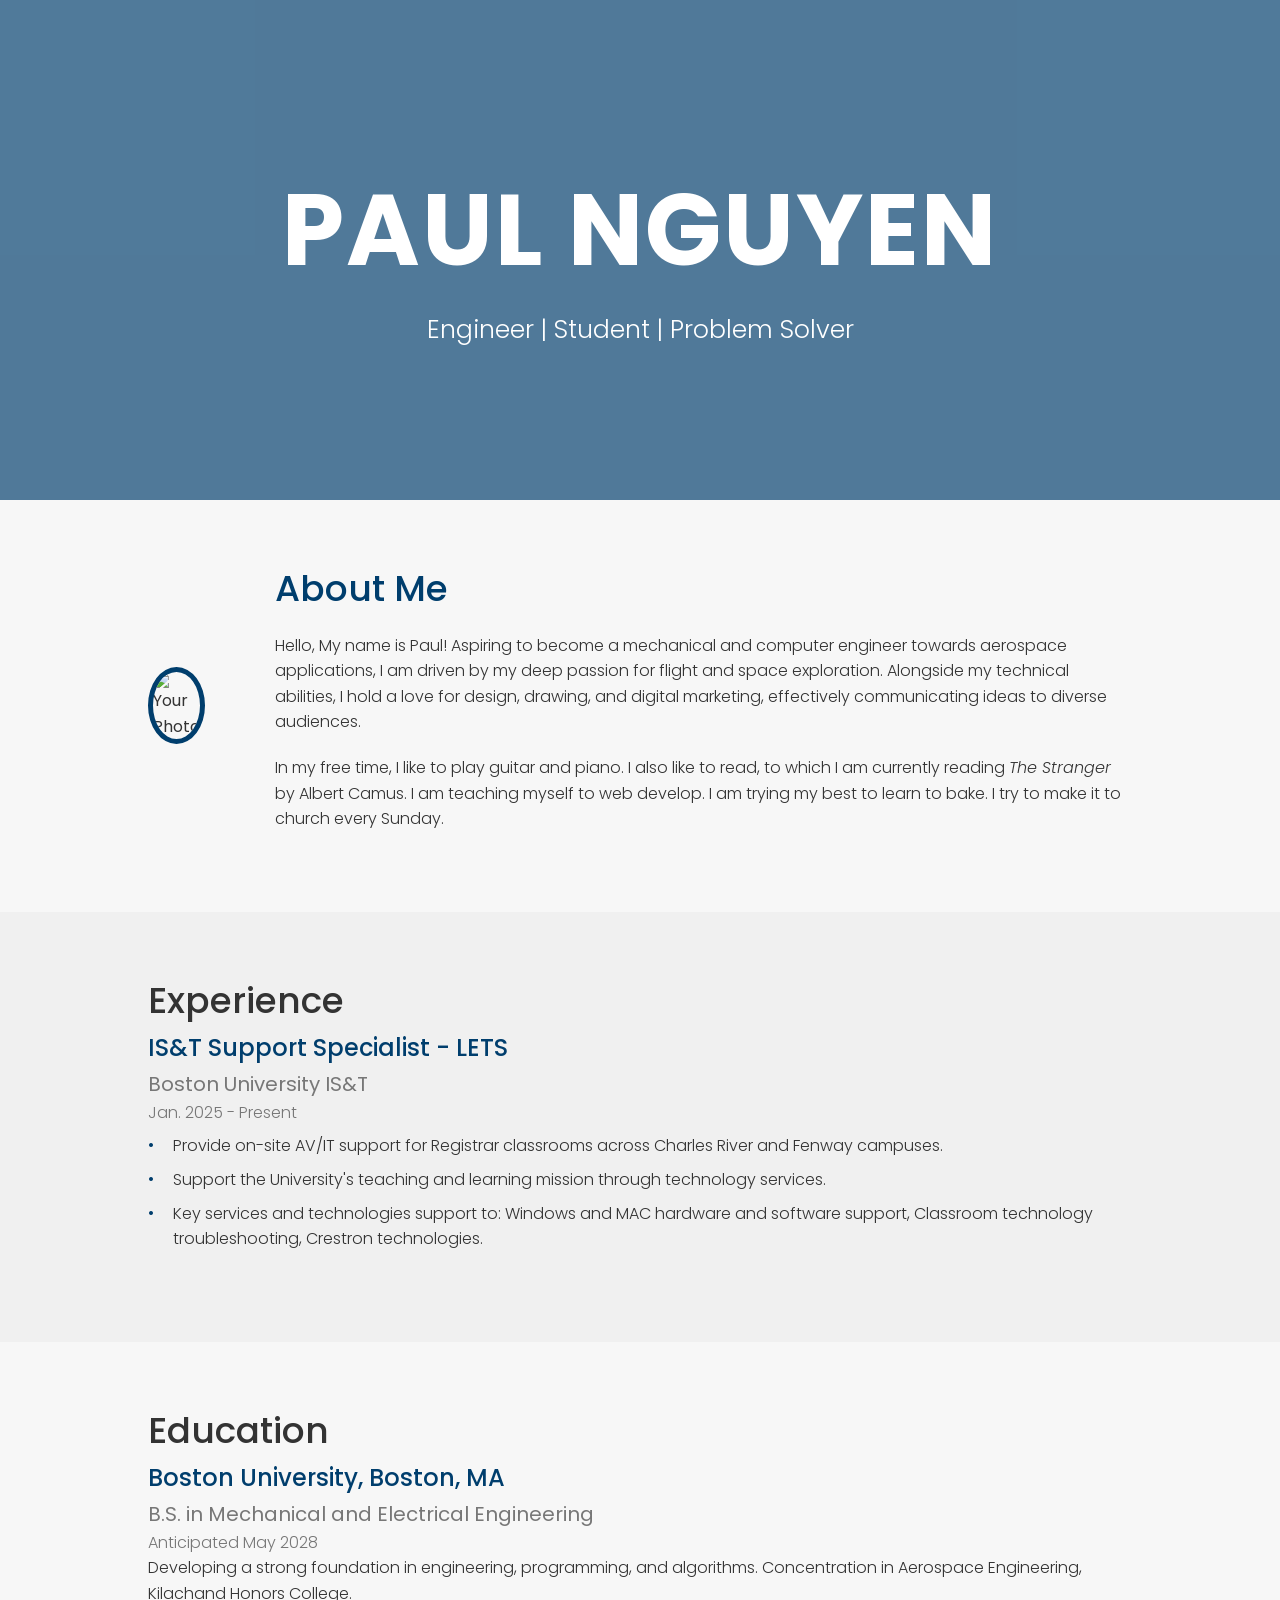
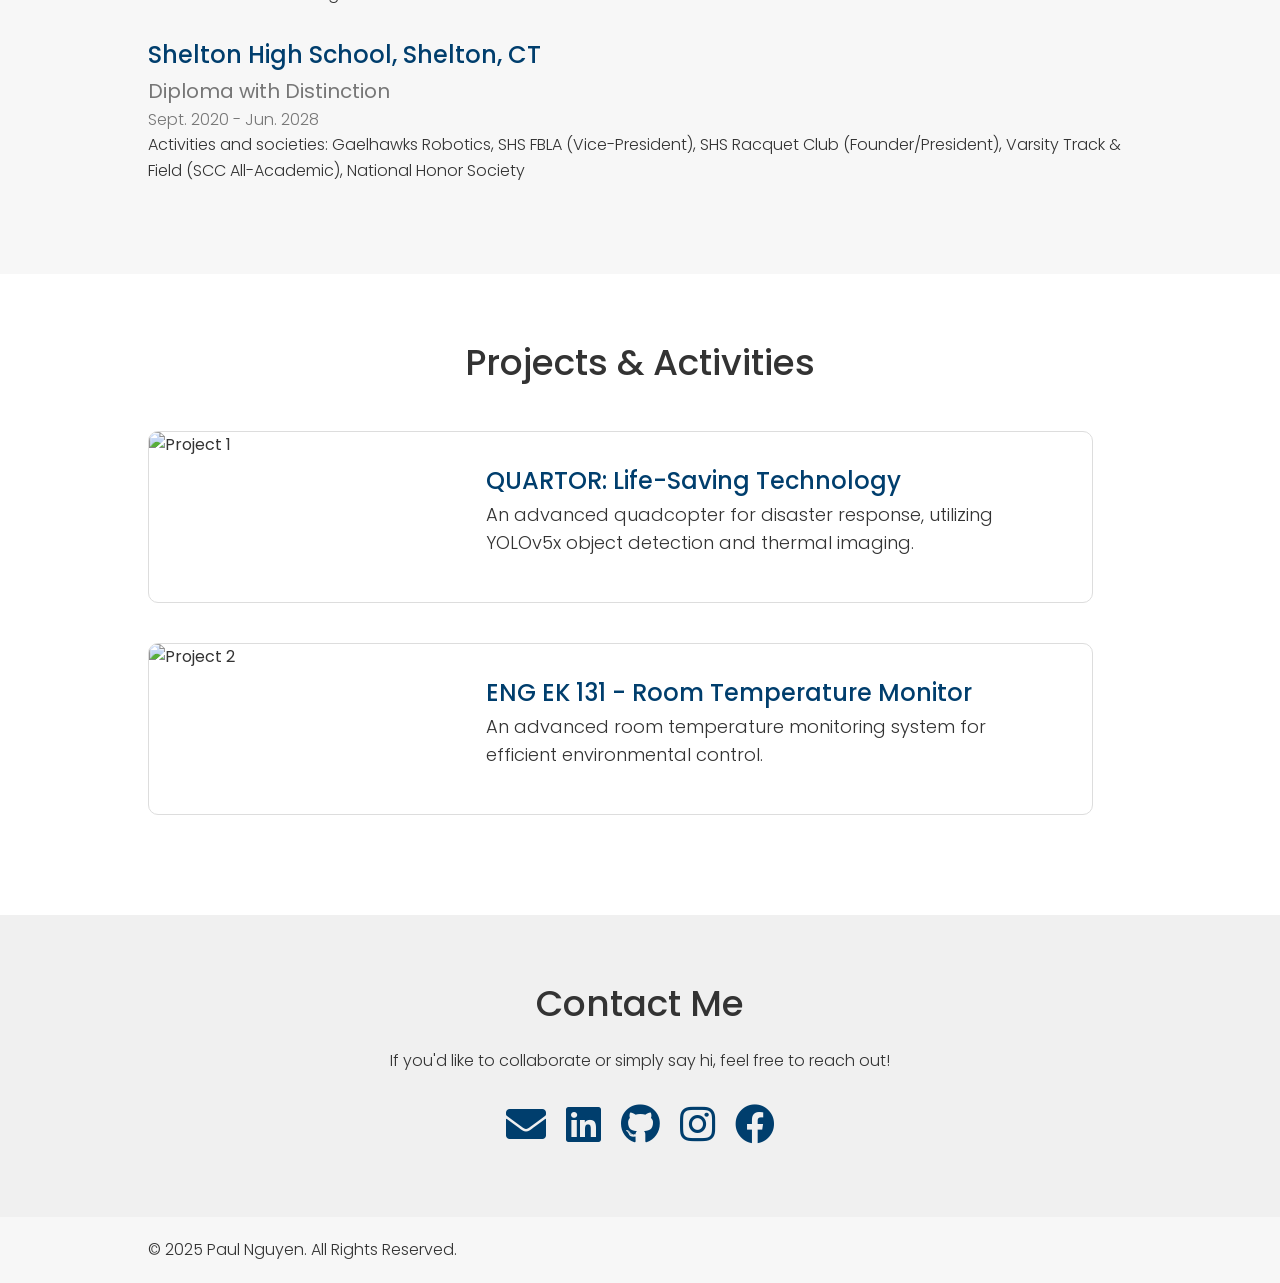
==== index.html @ dfa07f47 "Add files via upload" ====
<!DOCTYPE html>
<html lang="en">
<head>
    <meta charset="UTF-8">
    <meta name="viewport" content="width=device-width, initial-scale=1.0">
    <title>Paul Nguyen - Portfolio</title>
    <link href="https://fonts.googleapis.com/css2?family=Poppins:wght@300;500;700&family=Roboto:wght@400;700&display=swap" rel="stylesheet">
    <link href="https://cdnjs.cloudflare.com/ajax/libs/font-awesome/5.15.4/css/all.min.css" rel="stylesheet">
    <link rel="stylesheet" href="styles.css">
</head>
<body>
    <!-- Header Section -->
    <header class="header">
        <div class="header-overlay">
            <div class="container">
                <h1><b>Paul Nguyen</b></h1>
                <p class="tagline">Engineer | Student | Problem Solver</p>
            </div>
        </div>
    </header>


    <!-- About Me Section -->
    <section class="about-me" id="about">
        <div class="container">
            <div class="profile-info">
                <div class="profile-picture">
                    <img src="images/face.png" alt="Your Photo">
                </div>
                <div class="bio">
                    <h2>About Me</h2>
                    <p>Hello, My name is Paul! Aspiring to become a mechanical and computer engineer towards aerospace applications, I am driven by my deep passion for flight and space exploration. Alongside my technical abilities, I hold a love for design, drawing, and digital marketing, effectively communicating ideas to diverse audiences.</p>
                    <p>In my free time, I like to play guitar and piano. I also like to read, to which I am currently reading <em>The Stranger</em> by Albert Camus. I am teaching myself to web develop. I am trying my best to learn to bake. I try to make it to church every Sunday.</p>
                </div>
            </div>
        </div>
    </section>       

    <!-- Experience Section -->
    <section class="experience" id="experience">
        <div class="container">
            <h2>Experience</h2>
            <div class="experience-item">
                <h3>IS&T Support Specialist - LETS</h3>
                <h4>Boston University IS&T</h4>
                <p class="duration">Jan. 2025 - Present</p>
                <ul>
                    <li>Provide on-site AV/IT support for Registrar classrooms across Charles River and Fenway campuses.</li>
                    <li>Support the University's teaching and learning mission through technology services.</li>
                    <li>Key services and technologies support to: Windows and MAC hardware and software support, Classroom technology troubleshooting, Crestron technologies.</li>
                </ul>
            </div>
        </div>
    </section>

    <!-- Education Section -->
    <section class="education" id="education">
        <div class="container">
            <h2>Education</h2>
            <div class="education-item">
                <h3>Boston University, Boston, MA</h3>
                <h4>B.S. in Mechanical and Electrical Engineering</h4>
                <p class="duration"> Anticipated May 2028</p>
                <p>Developing a strong foundation in engineering, programming, and algorithms. Concentration in Aerospace Engineering, Kilachand Honors College.</p>
            </div>
            <div class="education-item">
                <h3>Shelton High School, Shelton, CT</h3>
                <h4>Diploma with Distinction</h4>
                <p class="duration"> Sept. 2020 - Jun. 2028</p>
                <p>Activities and societies: Gaelhawks Robotics, SHS FBLA (Vice-President), SHS Racquet Club (Founder/President), Varsity Track & Field (SCC All-Academic), National Honor Society</p>
            </div>
        </div>
    </section>

    <!-- Projects Section -->
    <section class="projects" id="projects">
        <div class="container">
            <h2>Projects & Activities</h2>
            <div class="project-item" data-project="1">
                <img src="images/quartor.png" alt="Project 1">
                <div class="project-info">
                    <h3>QUARTOR: Life-Saving Technology</h3>
                    <p>An advanced quadcopter for disaster response, utilizing YOLOv5x object detection and thermal imaging.</p>
                </div>
            </div>

            <div class="project-item" data-project="2">
                <img src="images/temp.png" alt="Project 2">
                <div class="project-info">
                    <h3>ENG EK 131 - Room Temperature Monitor</h3>
                    <p>An advanced room temperature monitoring system for efficient environmental control.</p>
                </div>
            </div>
        </div>
    </section>


    <!-- Modal (Hidden by default) -->
    <div id="projectModal" class="modal">
        <div class="modal-content">
            <span id="closeModal" class="close">&times;</span>
            <div id="modalImageContainer">
                <img id="modalImage" src="" alt="Project Image">
            </div>
            <h2 id="modalTitle"></h2>
            <p id="modalDescription"></p>
            <div class="modal-links">
                <a id="modalGithubLink" href="#" target="_blank">View on GitHub</a>
                <a id="modalPdfLink" href="#" target="_blank">Download PDF</a>
            </div>
        </div>
    </div>

    <!-- Contact Section -->
    <section class="contact" id="contact">
        <div class="container">
            <h2>Contact Me</h2>
            <p>If you'd like to collaborate or simply say hi, feel free to reach out!</p>
            <div class="contact-icons">
                <a href="mailto:paulnguy@bu.edu" target="_blank" class="icon"><i class="fas fa-envelope"></i></a>
                <a href="https://www.linkedin.com/in/pmngvyen" target="_blank" class="icon"><i class="fab fa-linkedin"></i></a>
                <a href="https://github.com/pmngvyen" target="_blank" class="icon"><i class="fab fa-github"></i></a>
                <a href="https://www.instagram.com/pmngvyen" target="_blank" class="icon"><i class="fab fa-instagram"></i></a>
                <a href="https://www.facebook.com/pmngvyen" target="_blank" class="icon"><i class="fab fa-facebook"></i></a>
            </div>
        </div>
    </section>


    <!-- Footer -->
    <footer class="footer">
        <div class="container">
            <p>&copy; 2025 Paul Nguyen. All Rights Reserved.</p>
        </div>
    </footer>
    
    <!-- Include this script at the end of the body, just before the closing </body> tag -->
    <script>
        // Data for the projects' detailed descriptions, images, and links
        const projectDetails = {
            1: {
                title: "QUARTOR: Disaster Response Drone",
                description: "QUARTOR aims to design and develop a quadcopter that can in natural disaster situations, fly over affected areas, locate survivors, and determine their status. Implementing object recognition and thermal imaging tasks through the use of YOLOv5x object detection models through a Google CoLab pipeline. Using a combination of computer vision and infrared sensors to identify objects and their thermal signatures to determine the status and location of survivors. Drone flight programmed in C++, working within the ArduinoIDE.",
                image: "images/quartor.png",  // Image source for project 1
                githubLink: "https://github.com/pmngvyen/teensyflight1",  // GitHub link
                pdfLink: "files/quartor.pdf"  // PDF link
            },
            2: {
                title: "ENG EK 131 - Room Temperature Monitor",
                description: "This project focuses on the design and development of a room temperature monitor using an Arduino Uno. The monitor is equipped with an LCD display to show the current temperature, an alarm system (comprising a red LED and a piezo buzzer) to alert the user when the temperature exceeds a predefined threshold, and a user-friendly interface with a power switch for easy operation. The goal is to create an easy-to-use temperature monitoring system that provides both visual and audible alerts for temperature deviations, allowing users to take corrective actions as needed.",
                image: "images/temp.png",  // Image source for project 2
                githubLink: "https://github.com/pmngvyen/roomtempmon",  // GitHub link
                pdfLink: "files/temp.pdf"  // PDF link
            }
        };
    
        // Modal and project-item click logic
        const modal = document.getElementById("projectModal");
        const modalTitle = document.getElementById("modalTitle");
        const modalDescription = document.getElementById("modalDescription");
        const modalImage = document.getElementById("modalImage");
        const modalGithubLink = document.getElementById("modalGithubLink");
        const modalPdfLink = document.getElementById("modalPdfLink");
        const closeModal = document.getElementById("closeModal");
    
        // Event listener for project items
        document.querySelectorAll('.project-item').forEach(item => {
            item.addEventListener('click', function() {
                const projectId = this.getAttribute('data-project');
                const project = projectDetails[projectId];
    
                if (project) {
                    // Set modal content
                    modalTitle.textContent = project.title;
                    modalDescription.textContent = project.description;
                    modalImage.src = project.image;  // Set the image in the modal
                    modalGithubLink.href = project.githubLink;  // Set GitHub link in the modal
                    modalPdfLink.href = project.pdfLink;  // Set PDF link in the modal
    
                    modal.style.display = "block"; // Open modal
                }
            });
        });
    
        // Close the modal when the user clicks on the "×"
        closeModal.addEventListener('click', function() {
            modal.style.display = "none"; // Close modal
        });
    
        // Close the modal if the user clicks anywhere outside of the modal content
        window.addEventListener('click', function(event) {
            if (event.target === modal) {
                modal.style.display = "none"; // Close modal if clicked outside
            }
        });
    </script>
    
    

</body>
</html>
---- styles.css ----
/* Reset and basic styling */
* {
    margin: 0;
    padding: 0;
    box-sizing: border-box;
}

body {
    font-family: 'Poppins', sans-serif;
    background-color: #f7f7f7;
    color: #333;
    line-height: 1.6;
}

h1, h2, h3, h4{
    font-weight: 500;
}

/* Container */
.container {
    width: 80%;
    max-width: 1200px;
    margin: 0 auto;
    padding: 20px;
}

/* Header */
.header {
    position: relative;
    height: 500px;
    background-image: url('images/head.png'); /* Replace with your image */
    background-size: cover;
    background-position: center;
    color: white;
    text-align: center;
    padding: 0;
    overflow: hidden;
}

.header-overlay {
    position: absolute;
    top: 0;
    left: 0;
    width: 100%;
    height: 100%;
    background-color: #003e6dac; /* Tint color with transparency */
    display: flex;
    justify-content: center;
    align-items: center;
    flex-direction: column;
}

.header h1 {
    font-size: 100px;
    letter-spacing: 2px;
    font-weight: bold;
    text-transform: uppercase;
}

.tagline {
    font-size: 25px;
    font-weight: 300;
}

/* About Me Section */
.about-me {
    padding: 40px 0;
}

.profile-info {
    display: flex;
    align-items: center;
    justify-content: center;
}

.profile-picture {
    margin-right: 70px; /* Space between image and text */
}

.profile-picture img {
    width: 210px;
    height: 210px;
    border-radius: 50%;
    object-fit: cover;
    border: 5px solid #003e6d; /* Optional: adds a border around the image */
}

.profile-picture img:hover {
    border-color: #005e8c;
    transform: scale(1.05);
    transition: all 0.3s ease;
}

.bio {
    max-width: 1500px;
}

.bio h2 {
    font-size: 36px;
    color: #003e6d;
    margin-bottom: 15px;
}

.bio p {
    font-size: 16px;
    margin-bottom: 20px;
}

@media screen and (max-width: 768px) {
    .profile-info {
        flex-direction: column;
        text-align: center;
    }

    .profile-picture {
        margin-right: 0;
        margin-bottom: 20px;
    }
}

/* Experience */
.experience {
    background-color: #f0f0f0;
    padding: 40px 0;
}

.experience h2 {
    font-size: 36px;
    color: #333;
}

.experience-item {
    margin-bottom: 30px;
}

.experience-item h3 {
    font-size: 24px;
    color: #003e6d;
}
.experience-item h4{
    font-size: 20px;
    color: #777;
    font-weight: 400;
}

.duration {
    font-weight: 300;
    color: #777;
}

ul {
    list-style-type: none;
    font-size: 16px;
    font-weight: 300;
}

ul li {
    margin: 8px 0;
}

ul li {
    position: relative;
    padding-left: 25px;
}

ul li::before {
    content: '•';
    position: absolute;
    left: 0;
    color: #003e6d;
}


/* Education */
.education {
    padding: 40px 0;
}

.education h2 {
    font-size: 36px;
    color: #333;
}

.education h4{
    font-size: 20px;
    color: #777;
    font-weight: 400;
}

.education-item {
    margin-bottom: 30px;
}

.education-item h3 {
    font-size: 24px;
    color: #003e6d;
}

p {
    font-size: 16px;
    font-weight: 300;
}

/* Projects */
.projects {
    background-color: #fff;
    padding: 40px 0;
}

.projects h2 {
    font-size: 36px;
    color: #333;
    text-align: center;
    margin-bottom: 40px;
}

/* Use Flexbox for project items */
.project-item {
    display: flex;
    margin-bottom: 40px;
    border: 1px solid #ddd;
    border-radius: 10px;
    overflow: hidden;
    flex: 1 1 48%;  /* Allow the items to grow/shrink and take 48% of the container */
    margin-right: 4%; /* Add a small gap between items */
}

.project-item img {
    width: 40%;
    height: 170px;
    object-fit: cover;
}

.project-info {
    padding: 30px;
    width: 768px;
}

.project-info h3 {
    font-size: 24px;
    color: #003e6d;
}

.project-info p {
    font-size: 18px;
    margin-bottom: 10px;
}

.project-info a {
    color: #003e6d;
    text-decoration: none;
    font-weight: 500;
}

.project-info a:hover {
    text-decoration: underline;
}

.project-item:hover {
    transform: translateY(-10px);
    box-shadow: 0 4px 12px rgba(0, 0, 0, 0.1);
    transition: all 0.3s ease;
}

/* Make the project items stack on smaller screens */
@media screen and (max-width: 768px) {
    .project-item {
        flex-direction: column;  /* Stack the image and text vertically */
        margin-right: 0;         /* Remove the right margin */
        width: 100%;             /* Make each item take full width */
    }

    .project-item img {
        width: 100%;  /* Make the image take the full width */
        height: auto; /* Maintain aspect ratio */
    }
}

/* Modal Styles */
.modal {
    display: none; /* Hidden by default */
    position: fixed; /* Stay in place */
    z-index: 1; /* Sit on top of everything */
    left: 0;
    top: 0;
    width: 100%; /* Full width */
    height: 100%; /* Full height */
    background-color: rgba(0, 0, 0, 0.7); /* Black with opacity */
    overflow: auto; /* Enable scroll if needed */
    padding-top: 60px; /* Position the modal */
}

.modal-content {
    background-color: #fefefe;
    margin: 5% auto; /* Center the modal */
    padding: 20px;
    border-radius: 10px;
    width: 80%; /* Adjust width as needed */
    max-width: 800px;
}

/* Modal Links Styles */
.modal-links {
    margin-top: 20px;
    display: flex;
    justify-content: space-between;
}

.modal-links a {
    color: #003e6d;
    text-decoration: none;
    font-weight: bold;
    padding: 10px;
}

.modal-links a:hover {
    text-decoration: underline;
    background-color: #f0f0f0;
    border-radius: 5px;
}


#modalImageContainer {
    text-align: center;
    margin-bottom: 20px;
}

#modalImage {
    max-width: 100%; /* Ensure the image doesn't overflow */
    height: auto;
    border-radius: 10px;
}

.close {
    color: #aaa;
    float: right;
    font-size: 28px;
    font-weight: bold;
}

.close:hover,
.close:focus {
    color: black;
    text-decoration: none;
    cursor: pointer;
}

#modalTitle {
    font-size: 32px;
    margin-bottom: 15px;
}

#modalDescription {
    font-size: 18px;
    line-height: 1.6;
}


/* Contact Section */
.contact {
    background-color: #f0f0f0;
    padding: 40px 0;
    text-align: center;
}

.contact h2 {
    font-size: 36px;
    color: #333;
    margin-bottom: 15px;
}

.contact p {
    margin-bottom: 20px;
}

.contact .contact-icons {
    display: flex;
    justify-content: center;
    gap: 20px;  /* Space between the icons */
    flex-wrap: wrap;
}

.contact .icon {
    font-size: 40px;    /* Icon size */
    color: #003e6d;     /* Icon color */
    transition: transform 0.3s ease, color 0.3s ease;  /* Smooth hover transition */
}

.contact .icon:hover {
    transform: scale(1.1); /* Slightly enlarge the icon on hover */
    color: #0077b5;         /* Change color on hover */
}

/* Media query for smaller screens */
@media screen and (max-width: 768px) {
    .contact .icon {
        font-size: 30px;  /* Smaller icons on mobile */
    }
}
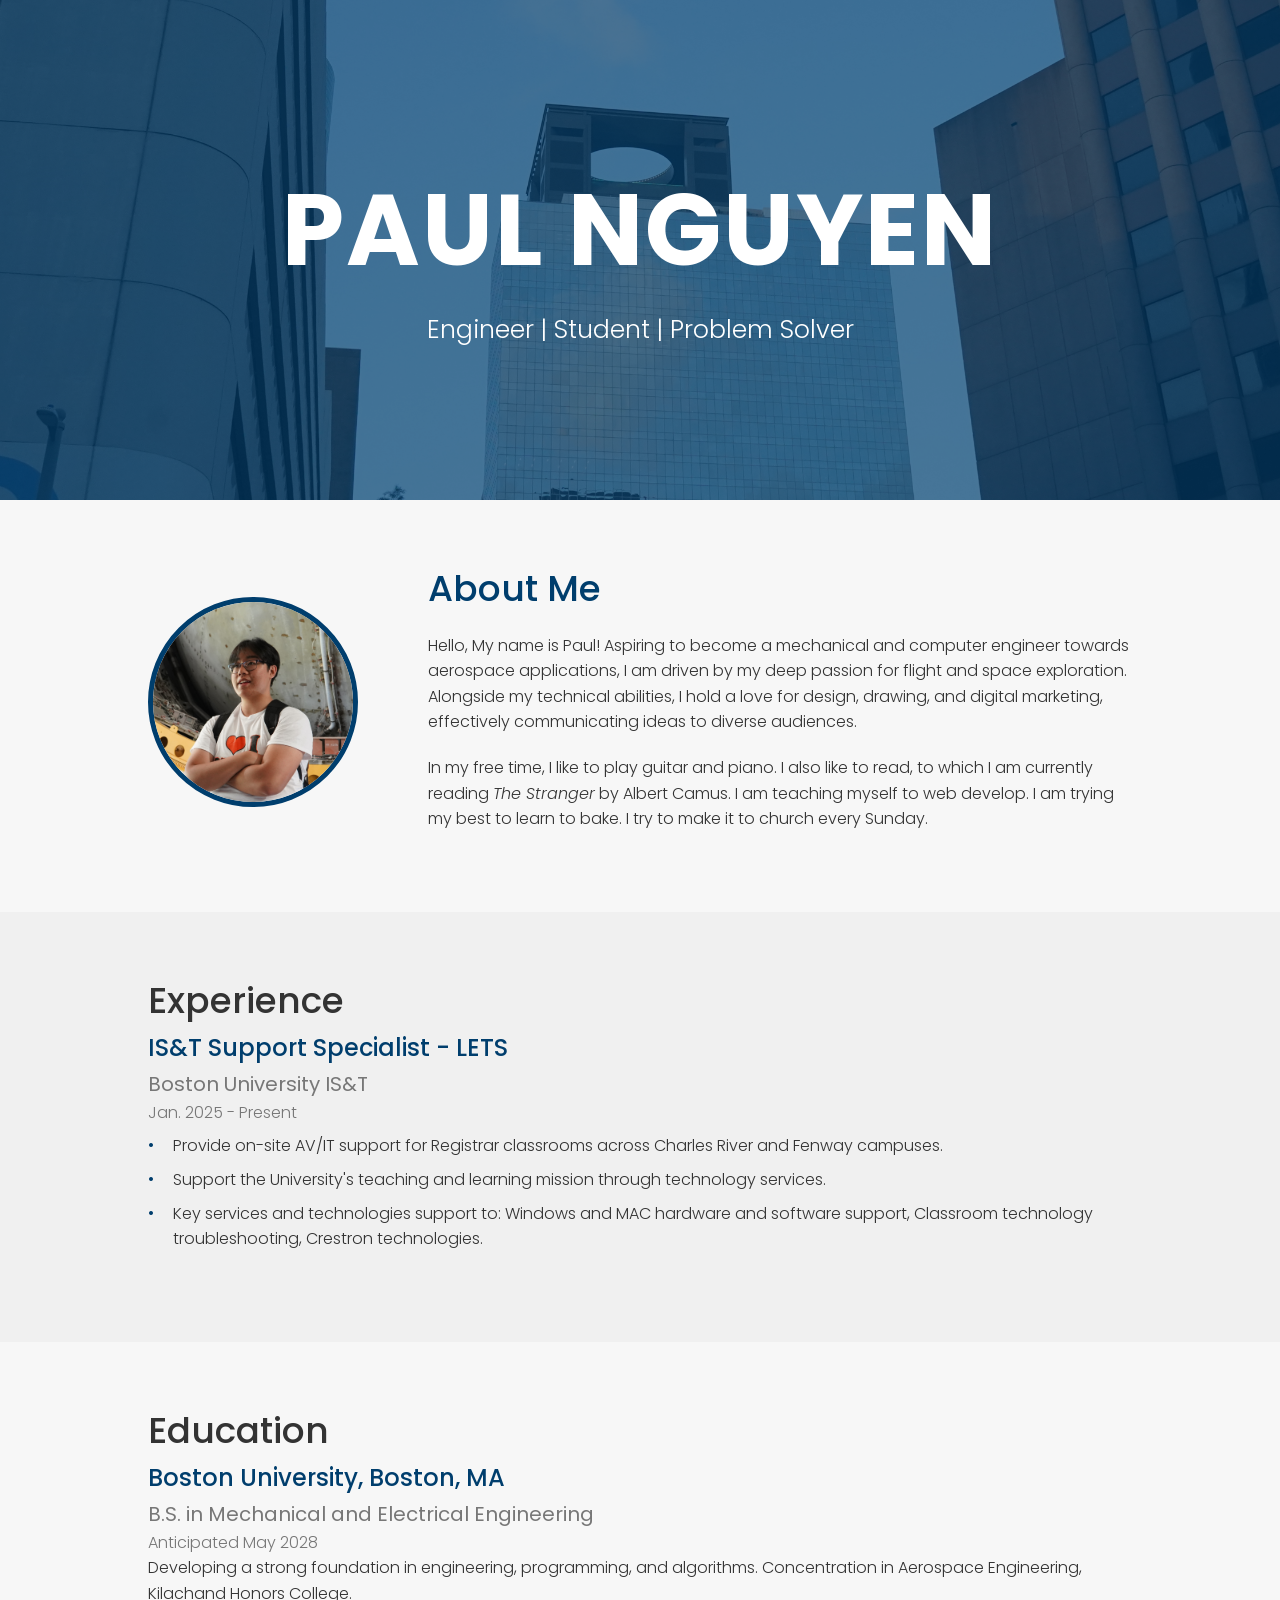
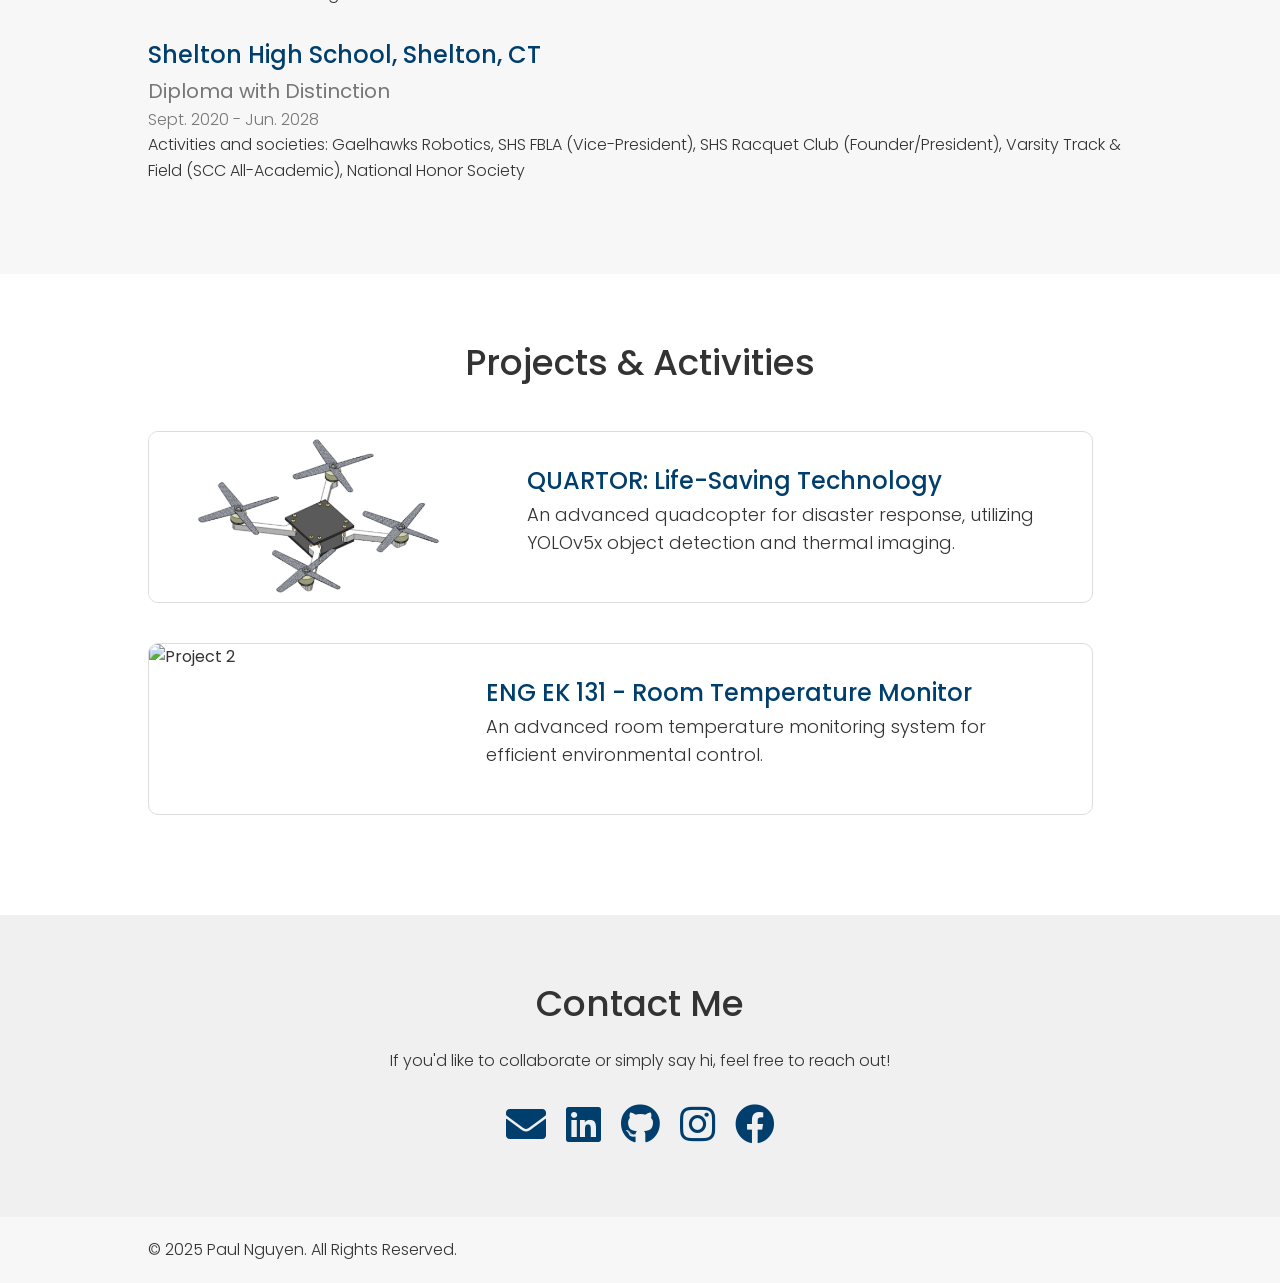
==== commit 5240fb7c: "Update index.html" ====
--- a/index.html
+++ b/index.html
@@ -121,7 +121,7 @@
                 <a href="https://www.linkedin.com/in/pmngvyen" target="_blank" class="icon"><i class="fab fa-linkedin"></i></a>
                 <a href="https://github.com/pmngvyen" target="_blank" class="icon"><i class="fab fa-github"></i></a>
                 <a href="https://www.instagram.com/pmngvyen" target="_blank" class="icon"><i class="fab fa-instagram"></i></a>
-                <a href="https://www.facebook.com/pmngvyen" target="_blank" class="icon"><i class="fab fa-facebook"></i></a>
+                <a href="https://www.facebook.com/profile.php?id=61558394578335" target="_blank" class="icon"><i class="fab fa-facebook"></i></a>
             </div>
         </div>
     </section>
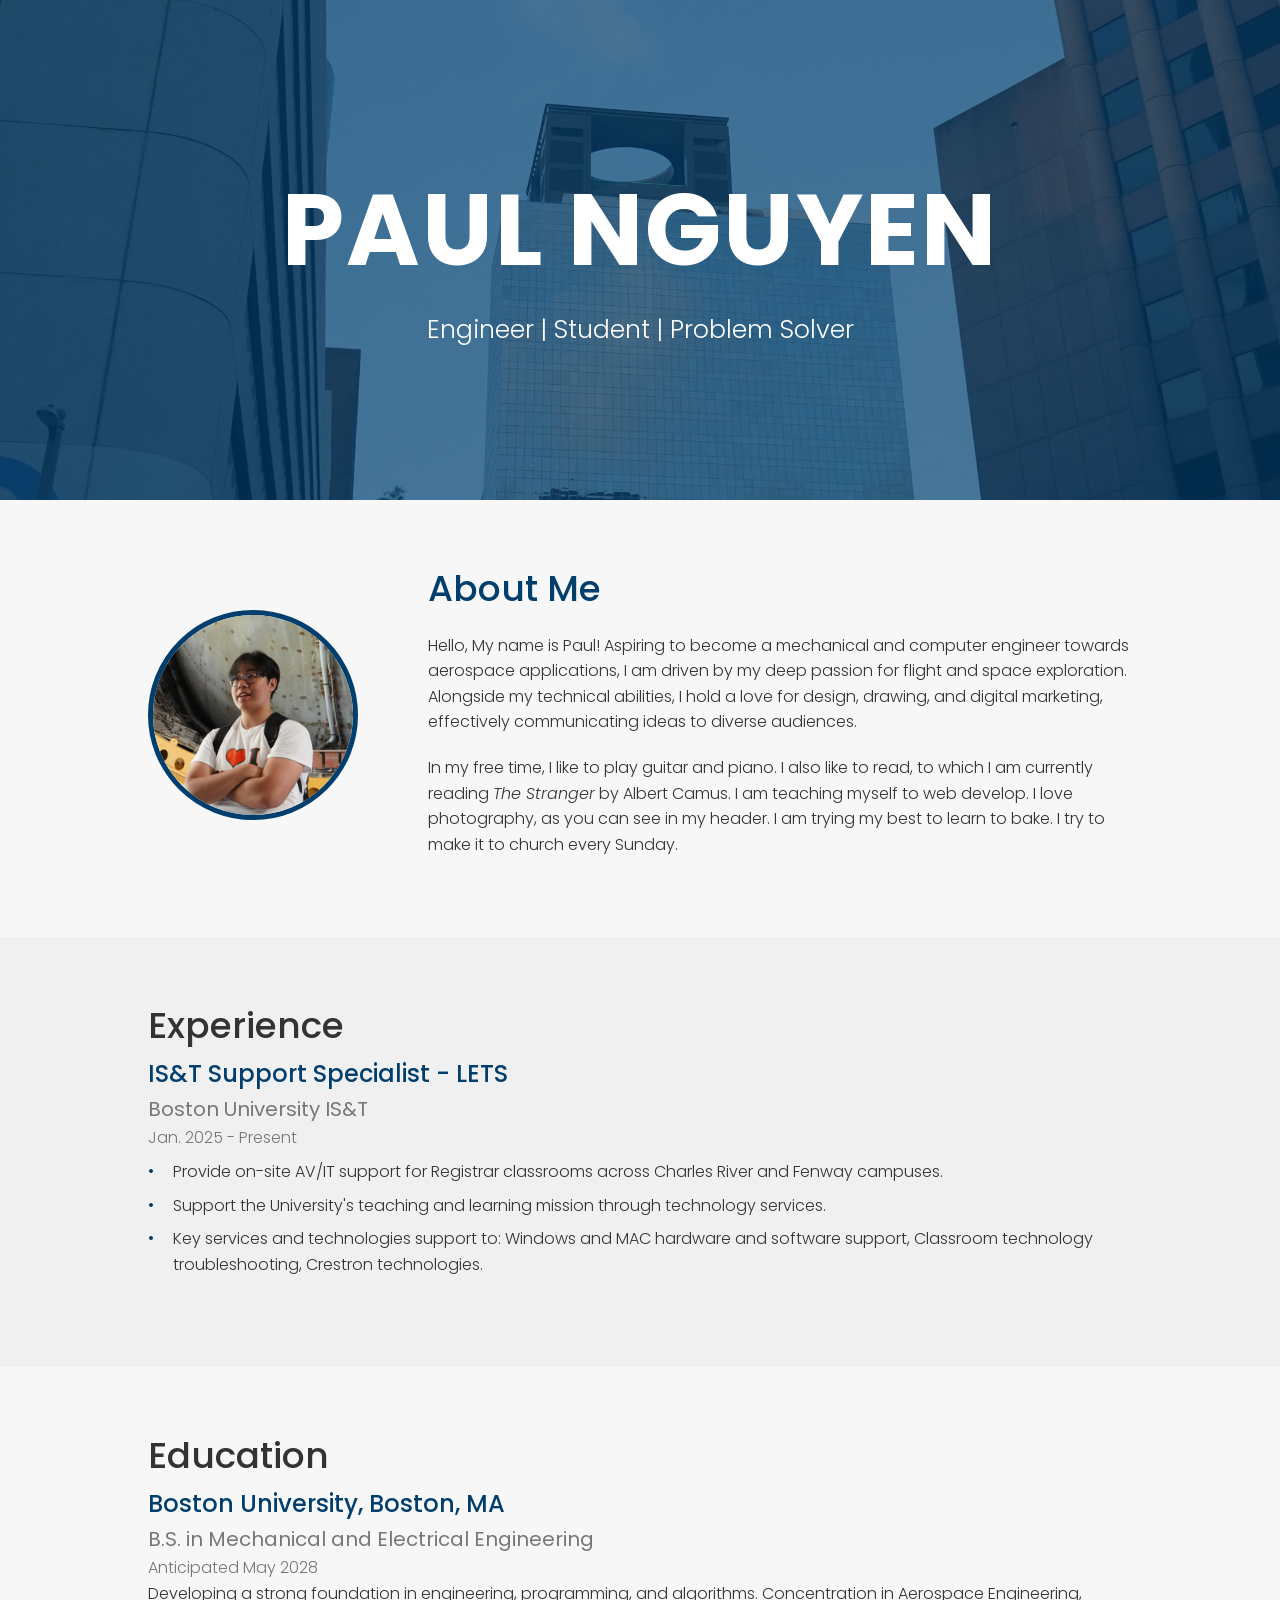
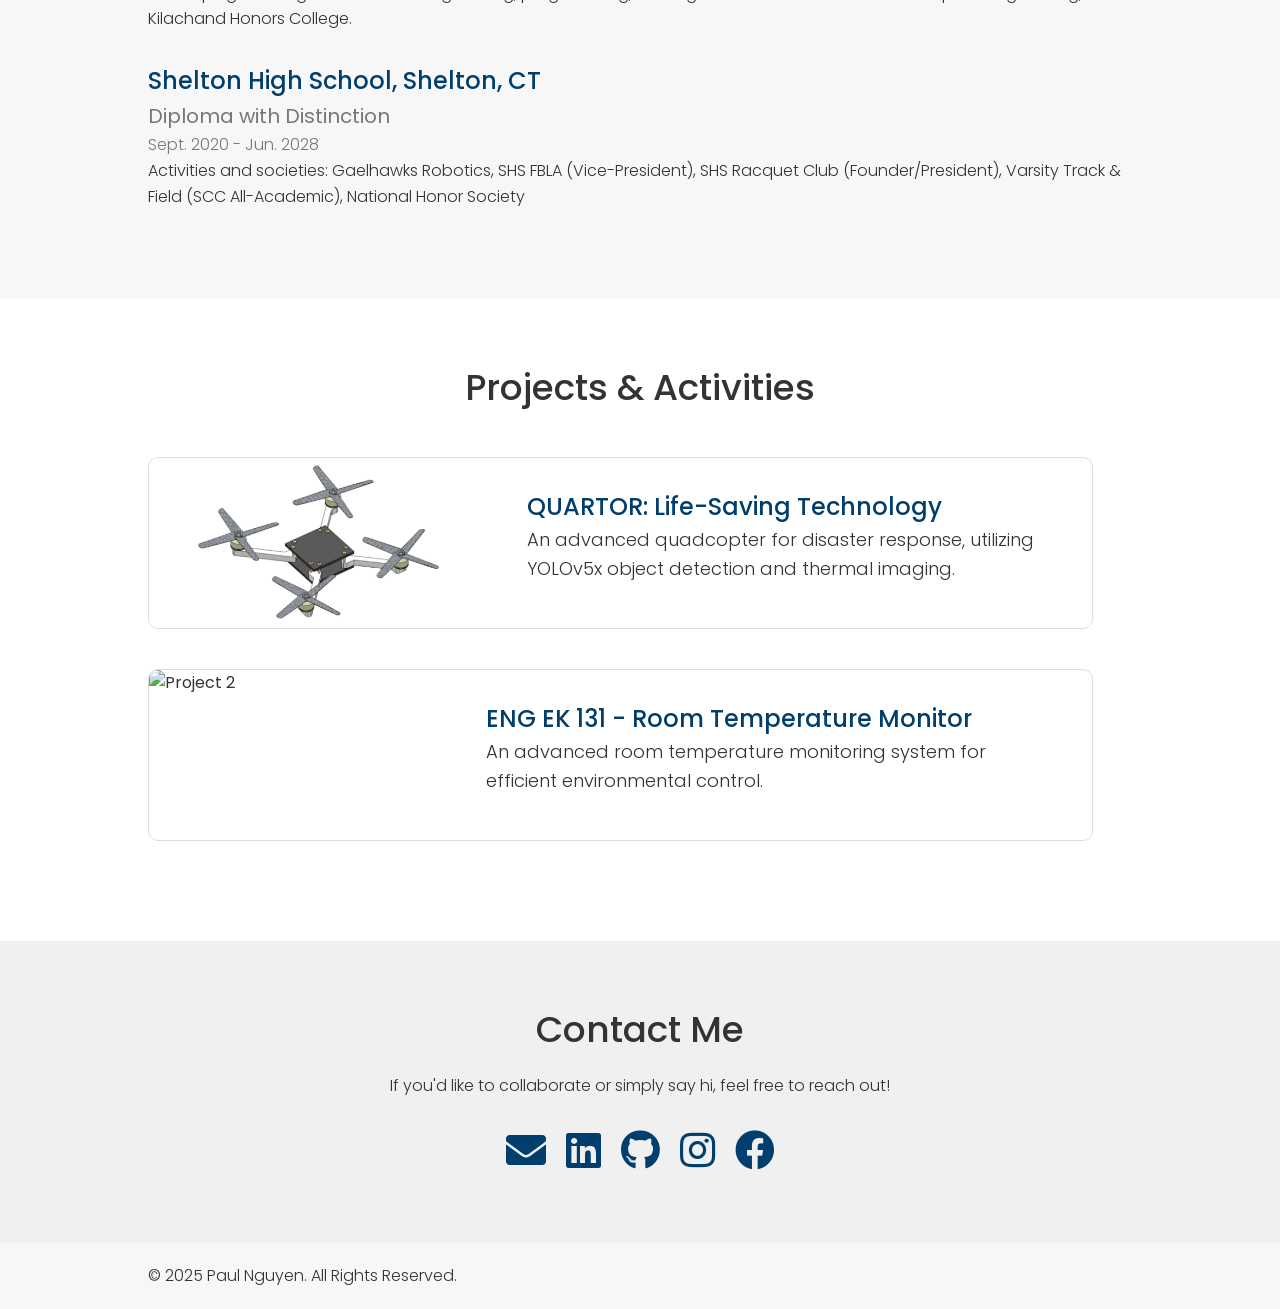
==== commit ff1e0b9c: "Update index.html" ====
--- a/index.html
+++ b/index.html
@@ -30,7 +30,7 @@
                 <div class="bio">
                     <h2>About Me</h2>
                     <p>Hello, My name is Paul! Aspiring to become a mechanical and computer engineer towards aerospace applications, I am driven by my deep passion for flight and space exploration. Alongside my technical abilities, I hold a love for design, drawing, and digital marketing, effectively communicating ideas to diverse audiences.</p>
-                    <p>In my free time, I like to play guitar and piano. I also like to read, to which I am currently reading <em>The Stranger</em> by Albert Camus. I am teaching myself to web develop. I am trying my best to learn to bake. I try to make it to church every Sunday.</p>
+                    <p>In my free time, I like to play guitar and piano. I also like to read, to which I am currently reading <em>The Stranger</em> by Albert Camus. I am teaching myself to web develop. I love photography, as you can see in my header. I am trying my best to learn to bake. I try to make it to church every Sunday.</p>
                 </div>
             </div>
         </div>
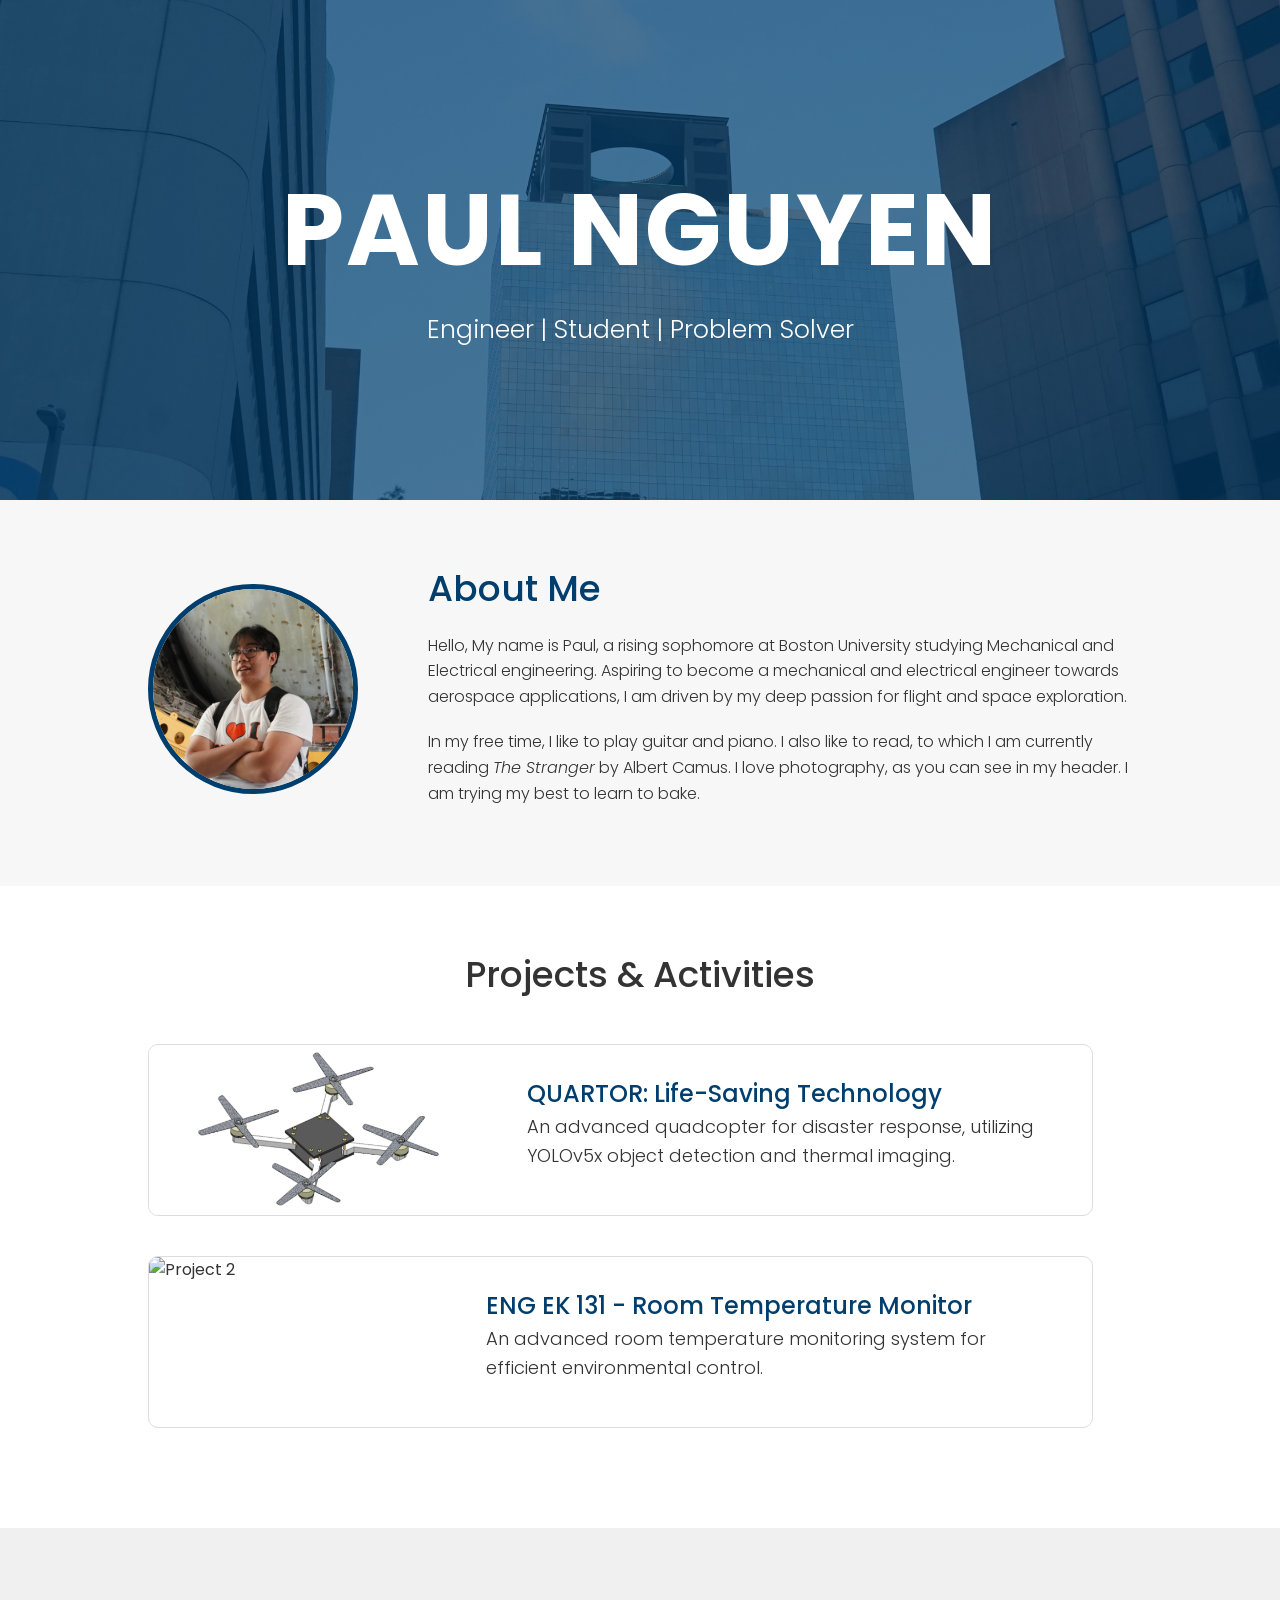
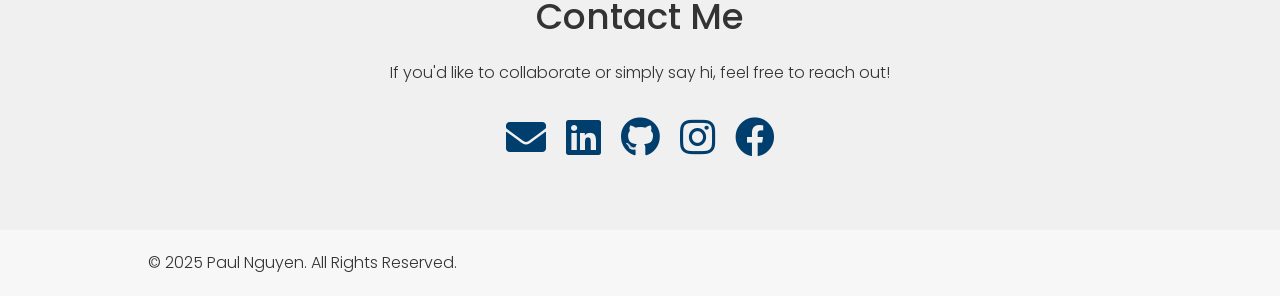
==== commit 08f4b9f5: "Update index.html" ====
--- a/index.html
+++ b/index.html
@@ -29,48 +29,12 @@
                 </div>
                 <div class="bio">
                     <h2>About Me</h2>
-                    <p>Hello, My name is Paul! Aspiring to become a mechanical and computer engineer towards aerospace applications, I am driven by my deep passion for flight and space exploration. Alongside my technical abilities, I hold a love for design, drawing, and digital marketing, effectively communicating ideas to diverse audiences.</p>
-                    <p>In my free time, I like to play guitar and piano. I also like to read, to which I am currently reading <em>The Stranger</em> by Albert Camus. I am teaching myself to web develop. I love photography, as you can see in my header. I am trying my best to learn to bake. I try to make it to church every Sunday.</p>
+                    <p>Hello, My name is Paul, a rising sophomore at Boston University studying Mechanical and Electrical engineering. Aspiring to become a mechanical and electrical engineer towards aerospace applications, I am driven by my deep passion for flight and space exploration.</p>
+                    <p>In my free time, I like to play guitar and piano. I also like to read, to which I am currently reading <em>The Stranger</em> by Albert Camus. I love photography, as you can see in my header. I am trying my best to learn to bake.</p>
                 </div>
             </div>
         </div>
     </section>       
-
-    <!-- Experience Section -->
-    <section class="experience" id="experience">
-        <div class="container">
-            <h2>Experience</h2>
-            <div class="experience-item">
-                <h3>IS&T Support Specialist - LETS</h3>
-                <h4>Boston University IS&T</h4>
-                <p class="duration">Jan. 2025 - Present</p>
-                <ul>
-                    <li>Provide on-site AV/IT support for Registrar classrooms across Charles River and Fenway campuses.</li>
-                    <li>Support the University's teaching and learning mission through technology services.</li>
-                    <li>Key services and technologies support to: Windows and MAC hardware and software support, Classroom technology troubleshooting, Crestron technologies.</li>
-                </ul>
-            </div>
-        </div>
-    </section>
-
-    <!-- Education Section -->
-    <section class="education" id="education">
-        <div class="container">
-            <h2>Education</h2>
-            <div class="education-item">
-                <h3>Boston University, Boston, MA</h3>
-                <h4>B.S. in Mechanical and Electrical Engineering</h4>
-                <p class="duration"> Anticipated May 2028</p>
-                <p>Developing a strong foundation in engineering, programming, and algorithms. Concentration in Aerospace Engineering, Kilachand Honors College.</p>
-            </div>
-            <div class="education-item">
-                <h3>Shelton High School, Shelton, CT</h3>
-                <h4>Diploma with Distinction</h4>
-                <p class="duration"> Sept. 2020 - Jun. 2028</p>
-                <p>Activities and societies: Gaelhawks Robotics, SHS FBLA (Vice-President), SHS Racquet Club (Founder/President), Varsity Track & Field (SCC All-Academic), National Honor Society</p>
-            </div>
-        </div>
-    </section>
 
     <!-- Projects Section -->
     <section class="projects" id="projects">
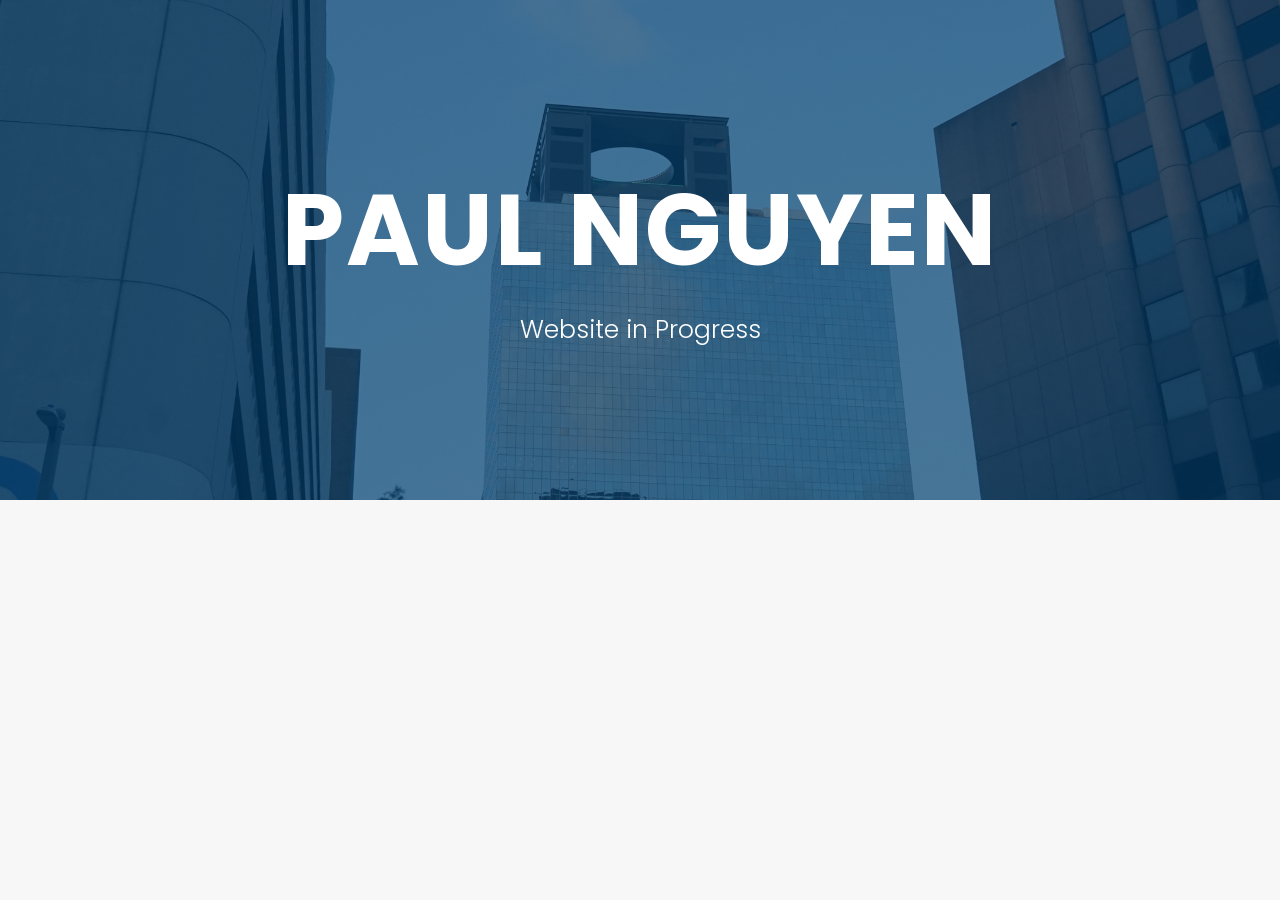
==== commit f6100167: "Modify header tagline and remove sections Updated tagline in header and removed About Me and Project" ====
--- a/index.html
+++ b/index.html
@@ -14,152 +14,10 @@
         <div class="header-overlay">
             <div class="container">
                 <h1><b>Paul Nguyen</b></h1>
-                <p class="tagline">Engineer | Student | Problem Solver</p>
+                <p class="tagline">Website in Progress</p>
             </div>
         </div>
     </header>
 
-
-    <!-- About Me Section -->
-    <section class="about-me" id="about">
-        <div class="container">
-            <div class="profile-info">
-                <div class="profile-picture">
-                    <img src="images/face.png" alt="Your Photo">
-                </div>
-                <div class="bio">
-                    <h2>About Me</h2>
-                    <p>Hello, My name is Paul, a rising sophomore at Boston University studying Mechanical and Electrical engineering. Aspiring to become a mechanical and electrical engineer towards aerospace applications, I am driven by my deep passion for flight and space exploration.</p>
-                    <p>In my free time, I like to play guitar and piano. I also like to read, to which I am currently reading <em>The Stranger</em> by Albert Camus. I love photography, as you can see in my header. I am trying my best to learn to bake.</p>
-                </div>
-            </div>
-        </div>
-    </section>       
-
-    <!-- Projects Section -->
-    <section class="projects" id="projects">
-        <div class="container">
-            <h2>Projects & Activities</h2>
-            <div class="project-item" data-project="1">
-                <img src="images/quartor.png" alt="Project 1">
-                <div class="project-info">
-                    <h3>QUARTOR: Life-Saving Technology</h3>
-                    <p>An advanced quadcopter for disaster response, utilizing YOLOv5x object detection and thermal imaging.</p>
-                </div>
-            </div>
-
-            <div class="project-item" data-project="2">
-                <img src="images/temp.png" alt="Project 2">
-                <div class="project-info">
-                    <h3>ENG EK 131 - Room Temperature Monitor</h3>
-                    <p>An advanced room temperature monitoring system for efficient environmental control.</p>
-                </div>
-            </div>
-        </div>
-    </section>
-
-
-    <!-- Modal (Hidden by default) -->
-    <div id="projectModal" class="modal">
-        <div class="modal-content">
-            <span id="closeModal" class="close">&times;</span>
-            <div id="modalImageContainer">
-                <img id="modalImage" src="" alt="Project Image">
-            </div>
-            <h2 id="modalTitle"></h2>
-            <p id="modalDescription"></p>
-            <div class="modal-links">
-                <a id="modalGithubLink" href="#" target="_blank">View on GitHub</a>
-                <a id="modalPdfLink" href="#" target="_blank">Download PDF</a>
-            </div>
-        </div>
-    </div>
-
-    <!-- Contact Section -->
-    <section class="contact" id="contact">
-        <div class="container">
-            <h2>Contact Me</h2>
-            <p>If you'd like to collaborate or simply say hi, feel free to reach out!</p>
-            <div class="contact-icons">
-                <a href="mailto:paulnguy@bu.edu" target="_blank" class="icon"><i class="fas fa-envelope"></i></a>
-                <a href="https://www.linkedin.com/in/pmngvyen" target="_blank" class="icon"><i class="fab fa-linkedin"></i></a>
-                <a href="https://github.com/pmngvyen" target="_blank" class="icon"><i class="fab fa-github"></i></a>
-                <a href="https://www.instagram.com/pmngvyen" target="_blank" class="icon"><i class="fab fa-instagram"></i></a>
-                <a href="https://www.facebook.com/profile.php?id=61558394578335" target="_blank" class="icon"><i class="fab fa-facebook"></i></a>
-            </div>
-        </div>
-    </section>
-
-
-    <!-- Footer -->
-    <footer class="footer">
-        <div class="container">
-            <p>&copy; 2025 Paul Nguyen. All Rights Reserved.</p>
-        </div>
-    </footer>
-    
-    <!-- Include this script at the end of the body, just before the closing </body> tag -->
-    <script>
-        // Data for the projects' detailed descriptions, images, and links
-        const projectDetails = {
-            1: {
-                title: "QUARTOR: Disaster Response Drone",
-                description: "QUARTOR aims to design and develop a quadcopter that can in natural disaster situations, fly over affected areas, locate survivors, and determine their status. Implementing object recognition and thermal imaging tasks through the use of YOLOv5x object detection models through a Google CoLab pipeline. Using a combination of computer vision and infrared sensors to identify objects and their thermal signatures to determine the status and location of survivors. Drone flight programmed in C++, working within the ArduinoIDE.",
-                image: "images/quartor.png",  // Image source for project 1
-                githubLink: "https://github.com/pmngvyen/teensyflight1",  // GitHub link
-                pdfLink: "files/quartor.pdf"  // PDF link
-            },
-            2: {
-                title: "ENG EK 131 - Room Temperature Monitor",
-                description: "This project focuses on the design and development of a room temperature monitor using an Arduino Uno. The monitor is equipped with an LCD display to show the current temperature, an alarm system (comprising a red LED and a piezo buzzer) to alert the user when the temperature exceeds a predefined threshold, and a user-friendly interface with a power switch for easy operation. The goal is to create an easy-to-use temperature monitoring system that provides both visual and audible alerts for temperature deviations, allowing users to take corrective actions as needed.",
-                image: "images/temp.png",  // Image source for project 2
-                githubLink: "https://github.com/pmngvyen/roomtempmon",  // GitHub link
-                pdfLink: "files/temp.pdf"  // PDF link
-            }
-        };
-    
-        // Modal and project-item click logic
-        const modal = document.getElementById("projectModal");
-        const modalTitle = document.getElementById("modalTitle");
-        const modalDescription = document.getElementById("modalDescription");
-        const modalImage = document.getElementById("modalImage");
-        const modalGithubLink = document.getElementById("modalGithubLink");
-        const modalPdfLink = document.getElementById("modalPdfLink");
-        const closeModal = document.getElementById("closeModal");
-    
-        // Event listener for project items
-        document.querySelectorAll('.project-item').forEach(item => {
-            item.addEventListener('click', function() {
-                const projectId = this.getAttribute('data-project');
-                const project = projectDetails[projectId];
-    
-                if (project) {
-                    // Set modal content
-                    modalTitle.textContent = project.title;
-                    modalDescription.textContent = project.description;
-                    modalImage.src = project.image;  // Set the image in the modal
-                    modalGithubLink.href = project.githubLink;  // Set GitHub link in the modal
-                    modalPdfLink.href = project.pdfLink;  // Set PDF link in the modal
-    
-                    modal.style.display = "block"; // Open modal
-                }
-            });
-        });
-    
-        // Close the modal when the user clicks on the "×"
-        closeModal.addEventListener('click', function() {
-            modal.style.display = "none"; // Close modal
-        });
-    
-        // Close the modal if the user clicks anywhere outside of the modal content
-        window.addEventListener('click', function(event) {
-            if (event.target === modal) {
-                modal.style.display = "none"; // Close modal if clicked outside
-            }
-        });
-    </script>
-    
-    
-
 </body>
 </html>
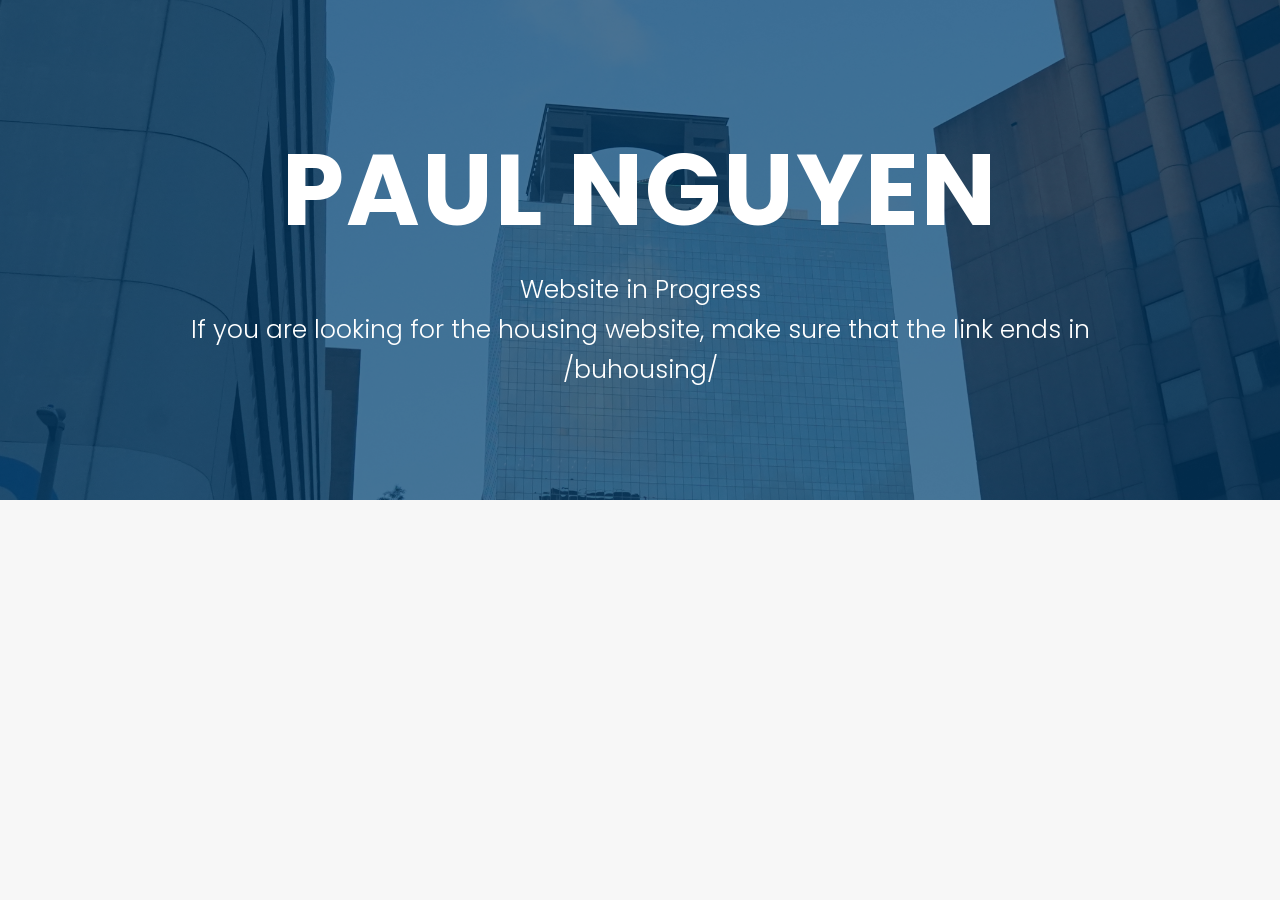
==== commit b171101a: "Add note about housing website link in index.html" ====
--- a/index.html
+++ b/index.html
@@ -15,6 +15,7 @@
             <div class="container">
                 <h1><b>Paul Nguyen</b></h1>
                 <p class="tagline">Website in Progress</p>
+                <p class="tagline">If you are looking for the housing website, make sure that the link ends in /buhousing/</p>
             </div>
         </div>
     </header>
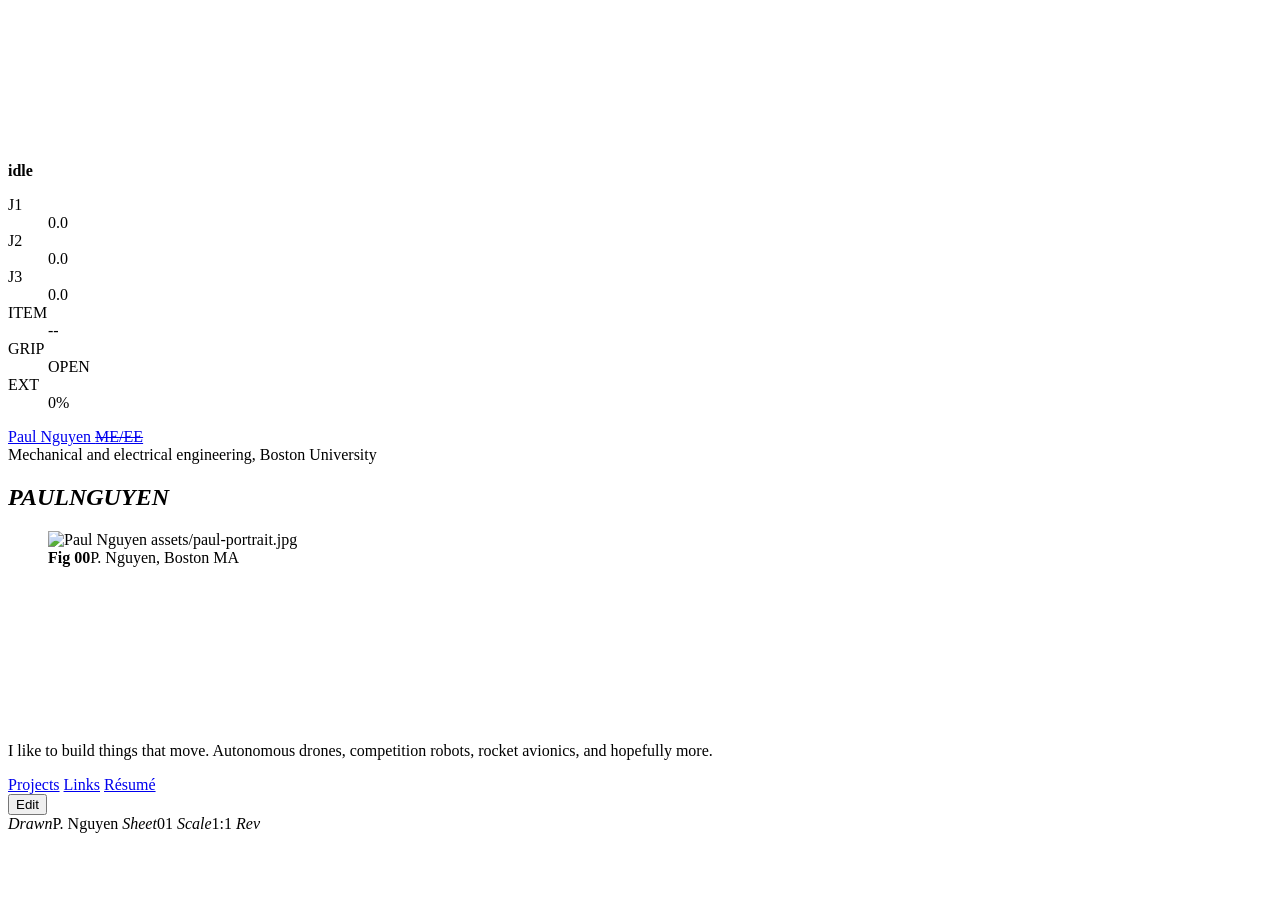
==== commit bc16fede: "Add files via upload" ====
--- a/index.html
+++ b/index.html
@@ -1,24 +1,102 @@
 <!DOCTYPE html>
 <html lang="en">
 <head>
-    <meta charset="UTF-8">
-    <meta name="viewport" content="width=device-width, initial-scale=1.0">
-    <title>Paul Nguyen - Portfolio</title>
-    <link href="https://fonts.googleapis.com/css2?family=Poppins:wght@300;500;700&family=Roboto:wght@400;700&display=swap" rel="stylesheet">
-    <link href="https://cdnjs.cloudflare.com/ajax/libs/font-awesome/5.15.4/css/all.min.css" rel="stylesheet">
-    <link rel="stylesheet" href="styles.css">
+<meta charset="UTF-8">
+<meta name="viewport" content="width=device-width, initial-scale=1.0">
+<title>Paul Nguyen</title>
+<meta name="description" content="Paul Nguyen. Mechanical and electrical engineering at Boston University. Rocket structures, autonomous drones, competition robots, and a shelf of browser tools.">
+<link rel="preconnect" href="https://fonts.googleapis.com">
+<link rel="preconnect" href="https://fonts.gstatic.com" crossorigin>
+<link href="https://fonts.googleapis.com/css2?family=Archivo:wght@400..800&family=DM+Mono:wght@400;500&display=swap" rel="stylesheet">
+<link rel="stylesheet" href="assets/styles.css">
+<link rel="icon" href="assets/favicon.svg" type="image/svg+xml">
+<link rel="alternate icon" href="assets/favicon.ico" sizes="32x32">
+<link rel="apple-touch-icon" href="assets/apple-touch-icon.png">
 </head>
-<body>
-    <!-- Header Section -->
-    <header class="header">
-        <div class="header-overlay">
-            <div class="container">
-                <h1><b>Paul Nguyen</b></h1>
-                <p class="tagline">Website in Progress</p>
-                <p class="tagline">If you are looking for the housing website, make sure that the link ends in /buhousing/</p>
-            </div>
+<body data-page="home">
+
+<div class="frame" id="frame" aria-hidden="true"></div>
+
+<div class="stage" id="stage" aria-hidden="true">
+  <svg id="arm" xmlns="http://www.w3.org/2000/svg">
+    <defs>
+      <pattern id="hatch" width="6" height="6" patternUnits="userSpaceOnUse" patternTransform="rotate(45)">
+        <line x1="0" y1="0" x2="0" y2="6" stroke="#10151A" stroke-width=".8"/>
+      </pattern>
+    </defs>
+    <g id="gEnv"></g>
+    <g id="gBase"></g>
+    <g id="gChain"></g>
+    <g id="gStrut"></g>
+  </svg>
+</div>
+
+<div class="note">
+  <b id="nMode">idle</b>
+  <dl>
+    <dt>J1</dt><dd id="nJ1">0.0</dd>
+    <dt>J2</dt><dd id="nJ2">0.0</dd>
+    <dt>J3</dt><dd id="nJ3">0.0</dd>
+    <dt>ITEM</dt><dd id="nI">--</dd>
+    <dt>GRIP</dt><dd id="nP">OPEN</dd>
+    <dt>EXT</dt><dd id="nR" class="m">0%</dd>
+  </dl>
+</div>
+
+<header class="bar">
+  <a class="brand" href="index.html">Paul Nguyen <s>ME/EE</s></a>
+  <nav class="tabs" id="tabs" aria-label="Sections"></nav>
+</header>
+
+<main class="shell" id="shell">
+
+  <section class="view on" data-view="home">
+    <div class="hero">
+      <div class="htop">
+      <div class="hrow">
+        <div class="hcol">
+          <div class="over">Mechanical and electrical engineering, Boston University</div>
+          <h1><span><i>P</i><i>A</i><i>U</i><i>L</i></span><span><i>N</i><i>G</i><i>U</i><i>Y</i><i>E</i><i>N</i></span></h1>
         </div>
-    </header>
+        <figure class="fig me">
+          <div class="plate">
+            <img src="assets/paul-portrait.jpg" alt="Paul Nguyen" loading="lazy">
+            <span class="fn">assets/paul-portrait.jpg</span>
+          </div>
+          <figcaption class="cap"><b>Fig 00</b>P. Nguyen, Boston MA</figcaption>
+        </figure>
+      </div>
+      <svg class="ruleplot" id="plot" viewBox="0 0 200 22" preserveAspectRatio="none"><path id="plotPath" d="M 0.5 11 L 199.5 11"/></svg>
+      </div>
+      <p>I like to build things that move. Autonomous drones, competition robots, rocket avionics, and hopefully more.</p>
+      <div class="go">
+        <a href="projects.html">Projects</a>
+        <a class="alt" href="links.html">Links</a>
+        <a class="alt" href="documents.html">Résumé</a>
+      </div>
+    </div>
+  </section>
 
+</main>
+
+<div class="titleblock">
+  <div class="tbrow">
+    <div class="edit">
+      <button id="editOn" type="button" aria-pressed="false">Edit</button>
+      <button id="editReset" type="button" hidden>Reset</button>
+    </div>
+    <div>
+    <span><em>Drawn</em>P. Nguyen</span>
+    <span><em>Sheet</em><i id="tbSheet" style="font-style:normal">01</i></span>
+    <span><em>Scale</em>1:1</span>
+    <span><em>Rev</em><i id="tbYear" style="font-style:normal"></i></span>
+    </div>
+  </div>
+</div>
+
+<script src="assets/content.js"></script>
+<script src="assets/site.js"></script>
+<script src="assets/arm.js"></script>
+<script src="assets/letters.js"></script>
 </body>
 </html>
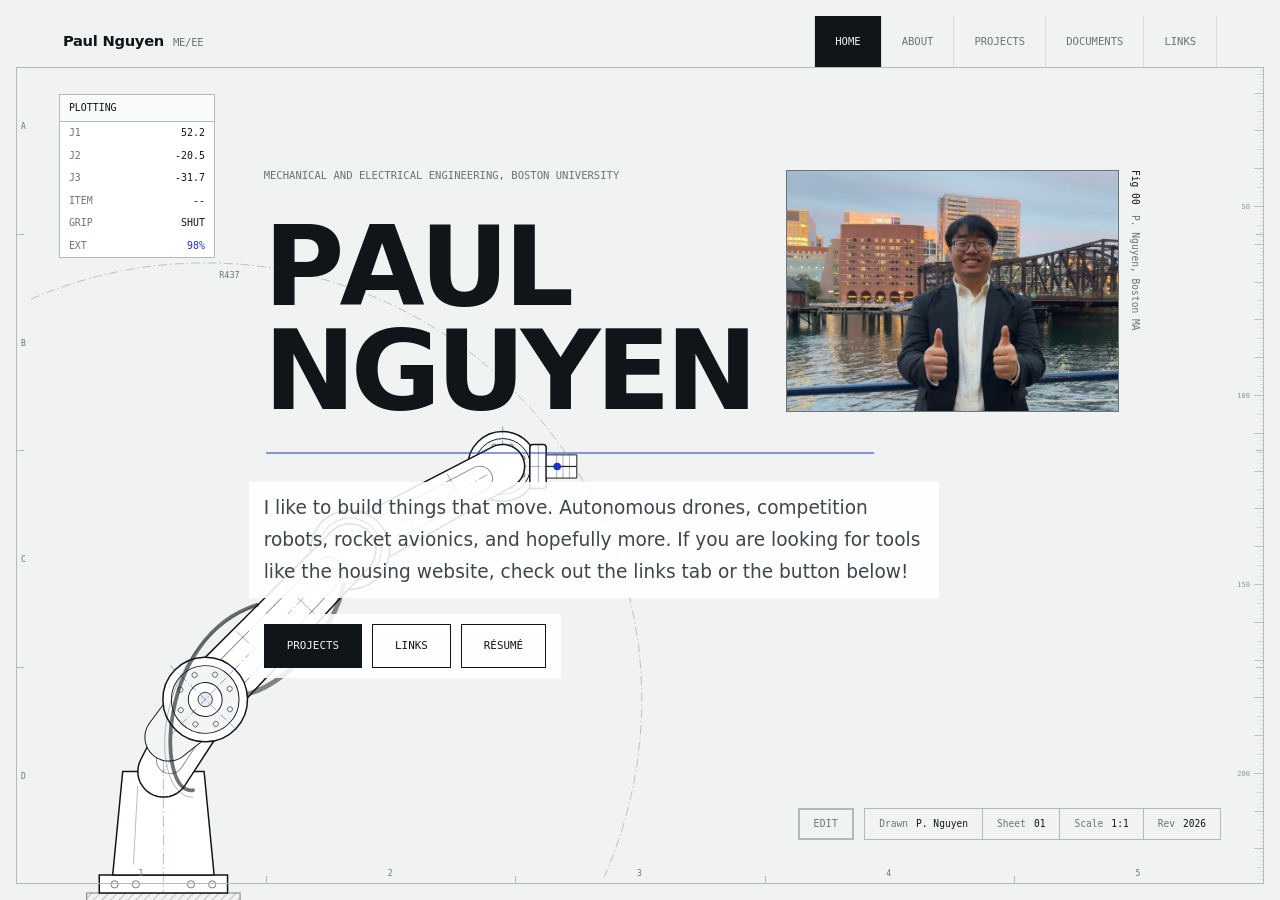
==== commit bc8279a2: "Add files via upload" ====
--- a/index.html
+++ b/index.html
@@ -68,7 +68,7 @@
       </div>
       <svg class="ruleplot" id="plot" viewBox="0 0 200 22" preserveAspectRatio="none"><path id="plotPath" d="M 0.5 11 L 199.5 11"/></svg>
       </div>
-      <p>I like to build things that move. Autonomous drones, competition robots, rocket avionics, and hopefully more.</p>
+      <p>I like to build things that move. Autonomous drones, competition robots, rocket avionics, and hopefully more. If you are looking for tools like the housing website, check out the links tab or the button below!</p>
       <div class="go">
         <a href="projects.html">Projects</a>
         <a class="alt" href="links.html">Links</a>
--- a/assets/styles.css
+++ b/assets/styles.css
@@ -0,0 +1,923 @@
+/* ===========================================================
+   SHEET TOKENS
+   =========================================================== */
+:root{
+  color-scheme: light;
+
+  --paper:  #F1F3F2;
+  --sheet:  #F9FAFA;
+  --white:  #FFFFFF;
+
+  --ink:    #10151A;
+  --ink-2:  #3D464D;
+  --ink-3:  #6A737A;
+
+  --rule:   #D6DAD9;
+  --rule-2: #B4BABA;
+
+  --mark:   #1B32C8;
+  --hover:  #FFFFFF;
+
+  --mono: 'DM Mono', ui-monospace, 'SFMono-Regular', Menlo, Consolas, monospace;
+  --sans: 'Archivo', system-ui, -apple-system, 'Segoe UI', Helvetica, sans-serif;
+
+  --bar: 52px;
+  --inset: 16px;
+  --pad: clamp(22px, 4.6vw, 62px);
+  --lane: 0px;
+}
+@media (min-width: 920px){ :root{ --lane: clamp(150px, 16vw, 250px); } }
+
+*{ box-sizing: border-box; margin: 0; padding: 0; border-radius: 0; }
+
+body{
+  background: var(--paper);
+  color: var(--ink);
+  font-family: var(--sans);
+  font-size: 16px;
+  line-height: 1.66;
+  min-height: 100vh;
+  overflow-x: hidden;
+  -webkit-font-smoothing: antialiased;
+}
+body::before{
+  content:"";
+  position: fixed; top: 0; left: 0; right: 0;
+  height: var(--inset);
+  background: var(--paper);
+  z-index: 44;
+}
+
+a{ color: inherit; }
+::selection{ background: var(--mark); color: #fff; }
+:focus-visible{ outline: 2px solid var(--mark); outline-offset: 2px; }
+
+/* ===========================================================
+   DRAWING FRAME
+   =========================================================== */
+.frame{
+  position: fixed;
+  inset: var(--inset);
+  border: 1px solid var(--rule-2);
+  pointer-events: none;
+  z-index: 40;
+}
+.frame i{
+  position: absolute;
+  font-family: var(--mono);
+  font-size: 8px;
+  color: var(--ink-3);
+  font-style: normal;
+}
+@media (max-width: 919px){ :root{ --inset: 8px; } .frame i{ display: none; } }
+
+/* ===========================================================
+   TYPE
+   =========================================================== */
+h1,h2,h3{ font-family: var(--sans); line-height: 1.14; }
+h1{ font-weight: 800; letter-spacing: -.045em; line-height: .95; }
+h2{ font-weight: 700; letter-spacing: -.032em; }
+h3{ font-weight: 700; letter-spacing: -.018em; }
+
+.tag{
+  font-family: var(--mono);
+  font-size: .64rem;
+  color: var(--ink-3);
+  text-transform: uppercase;
+  letter-spacing: .02em;
+}
+
+/* ===========================================================
+   NAV
+   =========================================================== */
+.bar{
+  position: fixed;
+  top: var(--inset); left: var(--inset); right: var(--inset);
+  height: var(--bar);
+  display: flex; align-items: center; justify-content: space-between;
+  gap: 14px;
+  padding: 0 calc(var(--pad) - var(--inset) + 4px);
+  background: var(--paper);
+  border-bottom: 1px solid var(--rule-2);
+  z-index: 45;
+}
+
+.brand{
+  font-family: var(--sans);
+  font-size: .92rem;
+  font-weight: 700;
+  letter-spacing: -.02em;
+  text-decoration: none;
+  white-space: nowrap;
+  display: flex; align-items: baseline; gap: 9px;
+}
+.brand s{ text-decoration: none; color: var(--ink-3); font-weight: 400; font-family: var(--mono); font-size: .66rem; }
+
+.tabs{ display: flex; align-items: stretch; overflow-x: auto; scrollbar-width: none; height: 100%; }
+.tabs::-webkit-scrollbar{ display: none; }
+
+.tab{
+  appearance: none; background: none; border: 0;
+  display: flex; align-items: center;
+  text-decoration: none;
+  border-left: 1px solid var(--rule);
+  font-family: var(--mono);
+  font-size: .66rem;
+  text-transform: uppercase;
+  color: var(--ink-3);
+  padding: 0 clamp(10px, 1.6vw, 20px);
+  cursor: pointer;
+  white-space: nowrap;
+  transition: color .15s, background .15s;
+}
+.tab:last-child{ border-right: 1px solid var(--rule); }
+.tab:hover{ color: var(--ink); background: var(--sheet); }
+.tab[aria-current]{ color: var(--paper); background: var(--ink); }
+
+/* ===========================================================
+   ARM STAGE
+   =========================================================== */
+.stage{
+  position: fixed;
+  left: 0; right: 0; bottom: 0;
+  height: 150px;
+  z-index: 6;
+  pointer-events: none;
+  background: var(--paper);
+  border-top: 1px solid var(--rule-2);
+}
+.stage svg{ width: 100%; height: 100%; display: block; }
+@media (min-width: 920px){
+  .stage{ top: 0; height: auto; z-index: 1; background: none; border-top: 0; }
+}
+
+.note{
+  position: fixed;
+  right: calc(var(--inset) + 10px); bottom: calc(var(--inset) + 10px);
+  z-index: 7;
+  background: var(--white);
+  border: 1px solid var(--rule-2);
+  font-family: var(--mono);
+  font-size: .58rem;
+  pointer-events: none;
+  min-width: 132px;
+}
+@media (min-width: 920px){
+  .note{
+    left: var(--pad); right: auto;
+    top: calc(var(--inset) + var(--bar) + 26px); bottom: auto;
+    z-index: 3;
+    font-size: .62rem;
+    min-width: 156px;
+  }
+}
+.note b{
+  display: block; font-weight: 500;
+  padding: 5px 9px;
+  border-bottom: 1px solid var(--rule-2);
+  background: var(--sheet);
+  text-transform: uppercase;
+}
+.note dl{ display: grid; grid-template-columns: auto auto; }
+.note dt, .note dd{ padding: 3px 9px; }
+.note dt{ color: var(--ink-3); }
+.note dd{ text-align: right; font-variant-numeric: tabular-nums; }
+.note dd.m{ color: var(--mark); }
+
+/* ===========================================================
+   SHELL
+   =========================================================== */
+.shell{
+  position: relative;
+  z-index: 2;
+  max-width: 1460px;
+  margin: 0 auto;
+  padding-top: calc(var(--inset) + var(--bar) + clamp(40px, 7vw, 92px));
+  padding-bottom: 190px;
+  padding-left: calc(var(--pad) + var(--lane));
+  padding-right: var(--pad);
+}
+@media (min-width: 920px){ .shell{ padding-bottom: 130px; } }
+
+.view{ display: none; }
+.view.on{ display: block; }
+
+.band{
+  display: flex; align-items: baseline; gap: 16px;
+  border-top: 2px solid var(--ink);
+  padding-top: 10px;
+  margin-bottom: 30px;
+}
+.band h2{ font-size: clamp(1.3rem, 2.4vw, 2rem); }
+.band .tag{ margin-left: auto; white-space: nowrap; }
+
+.lede{
+  color: var(--ink-2);
+  max-width: 66ch;
+  font-size: 1.08rem;
+  line-height: 1.72;
+  margin-bottom: 46px;
+}
+.lede a{ color: var(--mark); text-decoration: underline; text-underline-offset: 3px; text-decoration-thickness: 1px; }
+
+/* ===========================================================
+   HOME
+   =========================================================== */
+.hero{
+  min-height: max(430px, calc(100vh - 380px));
+  display: flex; flex-direction: column; justify-content: center;
+  /* named once so the plate beside the name can be cut from the same figure */
+  --title: clamp(2.5rem, 8.6vw, 7.4rem);
+}
+.hero .hcol{ min-width: 0; }
+.hero .me{ margin: 30px 0 0; width: 100%; max-width: 380px; }
+.hero .me .plate{ aspect-ratio: 3 / 2; }
+
+/* The name and the portrait share a row and sit on the same baseline, so the
+   rule beneath can run straight across under both of them rather than stopping
+   where the text stops. The name column is only as wide as the name itself and
+   the pair is packed to the left, so the plate sits right beside it instead of
+   being pushed out to the far edge of the sheet. */
+@media (min-width: 1000px){
+  /* The rule is only as long as the thing it sits under, so the top block
+     sizes to its own content rather than stretching across the sheet. */
+  .hero .htop{ align-self: start; width: max-content; max-width: 100%; }
+
+  /* Two columns, two rows. The strapline keeps the first row to itself and the
+     name and the plate share the second, so the plate can be sized against the
+     name alone rather than against the name plus the line above it, which is
+     what used to leave it standing proud of the title. The column that holds
+     the text is dissolved into the row rather than nested inside it, so both
+     of its children become cells of this grid. */
+  .hero .hrow{
+    display: grid;
+    grid-template-columns: minmax(0, max-content) clamp(250px, 26vw, 382px);
+    grid-template-rows: auto auto;
+    justify-content: start;
+    align-items: end;
+    column-gap: clamp(22px, 2.6vw, 40px);
+  }
+  .hero .hcol{ display: contents; }
+  .hero .over{ grid-column: 1; grid-row: 1; min-width: 0; }
+  .hero h1{ grid-column: 1; grid-row: 2; min-width: 0; }
+
+  /* Stretched to the name's height with its ratio released, so the picture and
+     the title begin and end on the same two lines. */
+  /* The plate runs the full height of the text beside it, from the cap line of
+     the strapline down to the name's baseline, so both columns of the block
+     start and stop together. A line of type is taller than the letters in it,
+     so each end is inset by the air the line box carries: a flat 3px under the
+     strapline's box, and about .108em of the title above its own baseline. */
+  .hero .me{
+    grid-column: 2; grid-row: 1 / -1;
+    max-width: none; position: relative;
+    align-self: stretch;
+    margin: 3px 0 calc(var(--title) * .108);
+  }
+  /* The picture is lifted out of the flow and pinned to the cell, so its own
+     proportions cannot push the row taller than the name that sets it. */
+  .hero .me .plate{ position: absolute; inset: 0; aspect-ratio: auto; }
+
+  /* Captioned like every other plate, but lifted out of the flow here so the
+     rule beneath still ends at the plate's edge rather than the caption's. */
+  .hero .me .cap{
+    position: absolute; left: 100%; top: 0; bottom: 0;
+    margin-left: 11px;
+    white-space: nowrap;
+  }
+}
+
+/* A scale down the right edge of the sheet, in real millimetres, as fine as a
+   rule on a drawing and meant to be noticed only when looked for. */
+.frame u{
+  position: absolute;
+  right: 0;
+  background: var(--rule-2);
+  height: 1px;
+}
+.frame u.t{ opacity: .34; }
+.frame u.f{ opacity: .5; }
+.frame u.c{ opacity: .85; }
+.frame b{
+  position: absolute; right: 13px;
+  font-family: var(--mono); font-size: 7px; font-weight: 400;
+  color: var(--ink-3); opacity: .75;
+}
+
+.hero .over{
+  font-family: var(--mono); font-size: .66rem;
+  text-transform: uppercase; color: var(--ink-3);
+  margin-bottom: clamp(18px, 3vw, 30px);
+}
+.hero h1{ font-size: var(--title); }
+.hero h1 span{ display: block; }
+.hero h1 i{ font-style: normal; display: inline-block; }
+body.editing .hero h1 i{ cursor: grab; }
+body.editing .hero h1 i.held{ color: var(--mark); cursor: grabbing; }
+
+.ruleplot{ display: block; width: 100%; max-width: 760px; height: 22px; margin: 10px 0 28px; overflow: visible; }
+@media (min-width: 1000px){ .hero .ruleplot{ max-width: none; margin-top: 18px; } }
+.ruleplot path{ stroke: var(--mark); stroke-width: 1; fill: none; }
+
+.hero p{
+  max-width: 56ch;
+  color: var(--ink-2);
+  font-size: clamp(1.02rem, 1.5vw, 1.16rem);
+  line-height: 1.72;
+  margin-bottom: 36px;
+}
+
+.go{ display: flex; flex-wrap: wrap; gap: 10px; }
+.go button, .go a{
+  appearance: none; cursor: pointer;
+  display: inline-block; text-decoration: none;
+  font-family: var(--mono); font-size: .68rem;
+  text-transform: uppercase;
+  padding: 12px 22px;
+  border: 1px solid var(--ink);
+  background: var(--ink); color: var(--paper);
+  transition: background .15s, color .15s, border-color .15s;
+}
+.go button.alt, .go a.alt{ background: none; color: var(--ink); }
+.go button:hover, .go a:hover{ background: var(--mark); border-color: var(--mark); color: #fff; }
+
+/* ===========================================================
+   PROJECT SHEET
+   =========================================================== */
+.plan{ display: grid; grid-template-columns: 1fr; }
+
+.job{
+  border-top: 1px solid var(--rule);
+  padding: clamp(24px, 3vw, 40px) 0;
+  transition: background .15s;
+}
+.job:first-child{ border-top: 1px solid var(--ink); }
+
+.jn{ font-family: var(--mono); font-size: .64rem; color: var(--ink-3); margin-bottom: 14px; }
+.job:hover .jn{ color: var(--mark); }
+
+.job h3{ margin-bottom: 8px; }
+.job .when{ font-family: var(--mono); font-size: .66rem; color: var(--ink-3); margin-top: 3px; }
+.job p{ color: var(--ink-2); font-size: 1rem; line-height: 1.7; margin-top: 15px; }
+.job .fig{ margin-bottom: 18px; }
+
+.feat{ --jt: clamp(1.45rem, 2.7vw, 2.15rem); }
+.feat h3{ font-size: var(--jt); }
+.half h3{ font-size: clamp(1.1rem, 1.6vw, 1.34rem); }
+.feat .plate{ aspect-ratio: 3 / 2; }
+.half .plate{ aspect-ratio: 3 / 2; }
+
+@media (min-width: 1040px){
+  .plan{ grid-template-columns: 1fr 1fr; }
+
+  /* every third project runs the full width of the sheet, alternating the side
+     its plate sits on, so the page does not read as one repeated block */
+  .feat{
+    grid-column: 1 / -1;
+    display: grid;
+    grid-template-columns: minmax(0, 5fr) minmax(0, 7fr);
+    column-gap: clamp(26px, 3.4vw, 58px);
+    /* the picture and the writing start together rather than the picture
+       floating at the middle of a column it is not the same height as */
+    align-items: start;
+  }
+  .feat .jn{
+    grid-column: 1 / -1;
+    font-size: clamp(1.25rem, 1.9vw, 1.8rem);
+    color: var(--rule-2);
+    margin-bottom: 14px;
+  }
+  .feat .fig{
+    grid-column: 1; grid-row: 2; margin-bottom: 0;
+    margin-top: calc(var(--jt) * .13);   /* down to the title's cap line */
+  }
+  .feat .jtx{ grid-column: 2; grid-row: 2; }
+  .feat.flip{ grid-template-columns: minmax(0, 7fr) minmax(0, 5fr); }
+  .feat.flip .fig{ grid-column: 2; }
+  .feat.flip .jtx{ grid-column: 1; }
+
+  .half{ padding-right: clamp(20px, 2.6vw, 44px); }
+  .half.r{
+    padding-right: 0;
+    padding-left: clamp(20px, 2.6vw, 44px);
+    border-left: 1px solid var(--rule);
+  }
+}
+
+.spec{ margin-top: 16px; display: flex; flex-wrap: wrap; row-gap: 4px; }
+.spec span{
+  font-family: var(--mono); font-size: .6rem; text-transform: uppercase;
+  color: var(--ink-3); padding: 0 11px; border-left: 1px solid var(--rule-2);
+}
+.spec span:first-child{ padding-left: 0; border-left: 0; }
+
+/* ===========================================================
+   CATALOG (web apps)
+   =========================================================== */
+.group{ margin-bottom: 54px; }
+.group:last-child{ margin-bottom: 0; }
+.gname{
+  display: flex; align-items: baseline; gap: 12px;
+  font-family: var(--mono); font-size: .68rem;
+  text-transform: uppercase; color: var(--ink);
+  margin-bottom: 4px;
+}
+.gname s{ text-decoration: none; color: var(--ink-3); font-size: .9em; }
+
+.cat{ border-top: 1px solid var(--ink); }
+@media (min-width: 1040px){
+  .cat{ display: grid; grid-template-columns: 1fr 1fr; }
+  .cat .item:nth-child(odd){ border-right: 1px solid var(--rule); padding-right: clamp(20px, 2.6vw, 38px); }
+  .cat .item:nth-child(even){ padding-left: clamp(20px, 2.6vw, 38px); }
+  /* a card left on its own at the end of a group takes the whole row */
+  .cat .item:last-child:nth-child(odd){
+    grid-column: 1 / -1;
+    border-right: 0;
+    padding-right: 0;
+  }
+}
+
+.item{
+  padding: clamp(19px, 2.2vw, 27px) 0;
+  border-bottom: 1px solid var(--rule);
+  transition: background .15s;
+}
+.item .head{ display: flex; align-items: center; gap: 14px; margin-bottom: 11px; }
+.item .ic{
+  width: 40px; height: 40px; flex-shrink: 0;
+  border: 1px solid var(--rule-2);
+  background: var(--white);
+  color: var(--ink);
+  display: grid; place-items: center;
+  transition: border-color .15s, color .15s;
+}
+.item .ic svg{ width: 22px; height: 22px; display: block; }
+.item:hover .ic{ border-color: var(--mark); color: var(--mark); }
+.item h3 a{ text-decoration: none; transition: color .15s; }
+.item:hover h3 a{ color: var(--mark); }
+.item h3{ font-size: clamp(1.06rem, 1.5vw, 1.26rem); }
+.item p{ color: var(--ink-2); font-size: .98rem; line-height: 1.68; margin-bottom: 16px; max-width: 50ch; }
+.item .out{ display: flex; gap: 22px; }
+.job .out{ display: flex; gap: 22px; margin-top: 18px; }
+.item .out a, .file .out a, .job .out a{
+  font-family: var(--mono); font-size: .64rem; text-transform: uppercase;
+  text-decoration: none; color: var(--ink);
+  border-bottom: 1px solid var(--rule-2);
+  padding-bottom: 2px;
+  transition: color .15s, border-color .15s;
+}
+.item .out a:hover, .file .out a:hover, .job .out a:hover{ color: var(--mark); border-color: var(--mark); }
+
+.plain{ border-top: 1px solid var(--ink); }
+.plain a{
+  display: flex; justify-content: space-between; gap: 18px;
+  padding: 13px 0; border-bottom: 1px solid var(--rule);
+  text-decoration: none; transition: background .15s;
+  font-family: var(--mono); font-size: .68rem;
+}
+.plain a:hover b{ color: var(--mark); }
+.plain b{ font-weight: 400; transition: color .15s; }
+.plain s{ text-decoration: none; color: var(--ink-3); text-align: right; }
+
+/* ===========================================================
+   ROWS (about)
+   =========================================================== */
+.sub{
+  font-family: var(--mono); font-size: .68rem;
+  text-transform: uppercase; color: var(--ink);
+  margin: 58px 0 4px;
+}
+.sub:first-of-type{ margin-top: 0; }
+
+.rows{ border-top: 1px solid var(--ink); }
+.rows > div{
+  display: grid;
+  grid-template-columns: 12em minmax(0, 1fr);
+  gap: 0 clamp(20px, 3vw, 44px);
+  padding: clamp(18px, 2.2vw, 26px) 0;
+  border-bottom: 1px solid var(--rule);
+  transition: background .15s;
+}
+@media (max-width: 860px){
+  .rows > div{ grid-template-columns: 1fr; gap: 9px; }
+}
+.rows .k{ font-family: var(--mono); font-size: .66rem; text-transform: uppercase; color: var(--ink-3); padding-top: .25em; }
+.rows .v{ max-width: 68ch; font-size: 1.02rem; line-height: 1.72; }
+.rows .v h3{ font-size: 1.22rem; margin-bottom: 4px; }
+.rows .v .who{ font-family: var(--mono); font-size: .66rem; color: var(--mark); margin-bottom: 12px; }
+.rows .v p{ color: var(--ink-2); }
+.rows .v p + p{ margin-top: 11px; }
+.rows .v .set{ color: var(--ink-2); }
+
+/* Hovering a block lifts it to white and drops a mark in the margin beside
+   it, the way a revision bar flags a changed row on a drawing. The wash on
+   its own was an eight point lift on paper, which is near enough invisible;
+   the bar is what actually tells you where you are. Both live on a layer
+   behind the block rather than in its padding, so the rules, the text and
+   the layout all stay exactly where they were. */
+.rows > div, .item, .file, .reach a, .plain a, .job,
+.skill, .tile{ position: relative; }
+.rows > div::after, .item::after, .file::after,
+.reach a::after, .plain a::after, .job::after,
+.skill::after, .tile::after{
+  content: "";
+  position: absolute;
+  inset: 0 -14px;
+  z-index: -1;
+  pointer-events: none;
+  background: var(--hover);
+  opacity: 0;
+  transition: opacity .15s;
+}
+.rows > div:hover::after, .item:hover::after, .file:hover::after,
+.reach a:hover::after, .plain a:hover::after, .job:hover::after,
+.skill:hover::after, .tile:hover::after{ opacity: 1; }
+/* the legend columns and the picture tiles sit in tight grids, so their wash
+   bleeds less than a full width row's would and never reaches its neighbour */
+.skill::after, .tile::after{ inset: -9px -10px; }
+
+/* A section label belongs to what it labels. It takes the wash on its own
+   hover and again whenever something inside the block beneath it is hovered,
+   so a highlight in a section no longer stops short of the title above it and
+   read as the wash being cut off rather than the section being picked out.
+   These labels are already only as wide as their words, so the wash sits on
+   them as a tab rather than running the width of the sheet. */
+.sub, .gname{ position: relative; }
+.sub::after, .gname::after{
+  content: "";
+  position: absolute;
+  inset: -7px -12px;
+  z-index: -1;
+  pointer-events: none;
+  background: var(--hover);
+  opacity: 0;
+  transition: opacity .15s;
+}
+.sub:hover::after, .gname:hover::after{ opacity: 1; }
+/* kept as a rule of its own: a browser that does not know :has() drops the
+   whole rule it appears in, and the plain hover above should survive that */
+.sub:has(+ * > :hover)::after,
+.gname:has(+ * > :hover)::after{ opacity: 1; }
+
+/* text the arm is passing behind gets a translucent card, so it stays readable
+   without hiding the drawing underneath it */
+.vl{ position: relative; }
+.vl::before{
+  content: "";
+  position: absolute;
+  inset: -10px -15px;
+  background: var(--white);
+  opacity: 0;
+  z-index: -1;
+  pointer-events: none;
+  transition: opacity .34s ease;
+}
+.vl.lit::before{ opacity: .87; }
+
+/* blocks whose box is wider than their text, so the card hugs what it protects */
+.hero .over, .hero h1, .go, .sub, .gname{ width: max-content; max-width: 100%; }
+
+/* ===========================================================
+   FIGURE PLATES
+   =========================================================== */
+.figs{ display: grid; gap: 20px; margin-bottom: 50px; }
+@media (min-width: 820px){ .figs.two{ grid-template-columns: 1fr 1fr; } }
+
+/* A tile says one line; the rest of the drawing opens on top of the sheet.
+   Bordered, not floated: no shadow, nothing sliding in, it is simply there. */
+.more{
+  margin-top: 16px;
+  font-family: var(--mono); font-size: .64rem;
+  text-transform: uppercase; letter-spacing: .04em;
+  color: var(--ink-3);
+}
+.job:hover .more, .job:focus-visible .more{ color: var(--mark); }
+.job{ cursor: pointer; }
+.job:focus-visible{ outline: 2px solid var(--mark); outline-offset: 3px; }
+
+/* The sheet itself holds still and its body does the scrolling, so the head
+   stays put and the two steps can stand against the sheet's own edges rather
+   than drifting with the text. */
+.sheet{
+  width: min(920px, calc(100vw - 40px));
+  max-height: min(860px, calc(100vh - 56px));
+  margin: auto;
+  overflow: visible;
+  border: 1px solid var(--ink);
+  background: var(--sheet);
+  color: var(--ink);
+  padding: 0;
+}
+/* the column is hung on [open] rather than on .sheet itself: a bare display
+   here would beat the browser's own display:none for a shut dialog and leave
+   the sheet laid out on the page behind everything */
+.sheet[open]{ display: flex; flex-direction: column; }
+.sheet-body{ flex: 1 1 auto; min-height: 0; overflow: auto; }
+.sheet::backdrop{ background: rgba(241, 243, 242, .86); }
+
+.sheet-head{
+  flex: none;
+  display: flex; align-items: center; justify-content: space-between;
+  gap: 16px;
+  padding: 13px clamp(18px, 3vw, 30px);
+  border-bottom: 1px solid var(--ink);
+  background: var(--white);
+}
+.sheet-no{
+  font-family: var(--mono); font-size: .64rem;
+  text-transform: uppercase; letter-spacing: .05em; color: var(--ink-3);
+}
+.sheet-x{
+  appearance: none; cursor: pointer; line-height: 1;
+  font-family: var(--mono); font-size: 1.05rem;
+  width: 30px; height: 30px;
+  border: 1px solid var(--rule-2); background: var(--white); color: var(--ink);
+}
+.sheet-x:hover{ border-color: var(--ink); background: var(--paper); }
+
+/* A hand either side of the sheet, level with its middle, for stepping from
+   one project to the next without leaving it. Drawn as the bare mark rather
+   than a button: nothing to it but the stroke, which darkens under the
+   pointer. The sheet gives up a little width from 640 up so they have paper
+   of their own to stand on, clear of it; narrower than that there is none to
+   spare and they tuck into the gutter inside the edge. */
+.sheet-b{
+  position: absolute;
+  top: 50%; margin-top: -28px;
+  z-index: 3;
+  appearance: none; cursor: pointer; line-height: 1;
+  font-family: var(--mono); font-size: 1.5rem;
+  width: 30px; height: 56px;
+  padding: 0; border: 0; background: none;
+  color: var(--ink-3);
+  transition: color .15s;
+}
+.sheet-b:hover{ color: var(--ink); }
+.sheet-b.prev{ left: 0; }
+.sheet-b.next{ right: 0; }
+@media (min-width: 640px){
+  .sheet{ width: min(920px, calc(100vw - 104px)); }
+  .sheet-b.prev{ left: -36px; }
+  .sheet-b.next{ right: -36px; }
+}
+.sheet-b:hover{ border-color: var(--ink); background: var(--paper); }
+.sheet-b:focus-visible, .sheet-x:focus-visible{
+  outline: 2px solid var(--mark); outline-offset: 2px;
+}
+
+.sheet-grid{ display: grid; gap: clamp(20px, 3vw, 34px); padding: clamp(20px, 3vw, 34px); }
+@media (min-width: 760px){
+  .sheet-grid{ grid-template-columns: minmax(0, 1fr) minmax(0, 1.05fr); align-items: start; }
+}
+/* Where the steps tuck inside the sheet they are given a gutter of their own,
+   so they stand beside the drawing and the text rather than over them. */
+@media (max-width: 639px){
+  .sheet-grid{ padding-left: 34px; padding-right: 34px; }
+}
+.sheet-fig .fig{ margin: 0; }
+
+/* A project's photographs run as a strip pushed sideways, one view at a time,
+   so a project can show more than the one picture its tile has room for. Each
+   view takes the column whole, caption and all, rather than letting the next
+   one show at the edge where it would crowd the caption: the count and the
+   marks underneath are what say there is more, and they drive the strip. */
+.shots{
+  display: flex;
+  gap: 12px;
+  overflow-x: auto;
+  overscroll-behavior-x: contain;
+  scroll-snap-type: x mandatory;
+  scrollbar-width: none;
+}
+.shots::-webkit-scrollbar{ display: none; }
+.shots:focus-visible{ outline: 2px solid var(--mark); outline-offset: 4px; }
+.shots > .fig{
+  flex: 0 0 100%;
+  scroll-snap-align: start;
+  margin: 0;
+}
+.shots .plate{ aspect-ratio: 3 / 2; }
+
+.shots-nav{
+  display: flex; align-items: center; justify-content: space-between;
+  gap: 16px; margin-top: 13px;
+}
+.shots-no{
+  font-family: var(--mono); font-size: .6rem;
+  letter-spacing: .05em; color: var(--ink-3);
+}
+.shots-no i{ font-style: normal; color: var(--ink); }
+
+/* short rules rather than dots, in keeping with the rest of the sheet */
+.shots-dots{ display: flex; gap: 8px; }
+.shots-dots button{
+  appearance: none; cursor: pointer; padding: 0; position: relative;
+  width: 24px; height: 14px;
+  border: 0; background: none;
+}
+.shots-dots button::after{
+  content: "";
+  position: absolute; left: 0; right: 0; top: 50%;
+  border-top: 1px solid var(--rule-2);
+}
+.shots-dots button:hover::after{ border-top-color: var(--ink); }
+.shots-dots button[aria-current="true"]::after{ border-top: 2px solid var(--mark); }
+.shots-dots button:focus-visible{ outline: 2px solid var(--mark); outline-offset: 2px; }
+.sheet-tx h3{ font-size: clamp(1.25rem, 2.4vw, 1.75rem); margin-bottom: 9px; }
+.sheet-tx .who{ font-family: var(--mono); font-size: .66rem; color: var(--mark); }
+.sheet-tx .when{ font-family: var(--mono); font-size: .66rem; color: var(--ink-3); margin-top: 3px; }
+.sheet-tx p{ color: var(--ink-2); font-size: 1rem; line-height: 1.72; margin-top: 18px; }
+.sheet-tx .out{ margin-top: 20px; }
+.sheet-tx .out a{
+  display: inline-block;
+  font-family: var(--mono); font-size: .66rem;
+  text-transform: uppercase; letter-spacing: .04em;
+  color: var(--ink); text-decoration: none;
+  padding: 9px 18px; border: 1px solid var(--ink);
+}
+.sheet-tx .out a:hover{ background: var(--ink); color: var(--paper); }
+
+/* Capability, set as a row of columns the way a legend block is, so it does
+   not read as another run of the same rows the sections above use. Columns
+   are as many as fit, and each carries its own rule rather than sharing one. */
+.skills{
+  display: grid;
+  grid-template-columns: repeat(auto-fit, minmax(158px, 1fr));
+  gap: 30px 24px;
+}
+.skill{ min-width: 0; border-top: 1px solid var(--ink); padding-top: 11px; }
+.skill h4{
+  display: flex; gap: 9px; align-items: baseline;
+  font-family: var(--mono); font-size: .62rem; font-weight: 500;
+  text-transform: uppercase; letter-spacing: .035em; color: var(--ink);
+}
+.skill h4 i{ font-style: normal; color: var(--mark); }
+.skill ul{ list-style: none; margin-top: 12px; }
+.skill li{
+  font-size: .86rem; line-height: 1.5; color: var(--ink-2);
+  padding: 4px 0;
+  border-bottom: 1px solid var(--rule);
+}
+.skill li:last-child{ border-bottom: 0; }
+
+/* Interests: a run of plates in a few different sizes. The shapes come off
+   the grid rather than off each tile, so the pattern keeps working whatever
+   is in the list, and dense packing closes any hole a span would leave. */
+.tiles{
+  display: grid;
+  grid-template-columns: repeat(2, 1fr);
+  grid-auto-rows: minmax(112px, auto);
+  grid-auto-flow: dense;
+  gap: 16px;
+  border-top: 1px solid var(--ink);
+  padding-top: 20px;
+}
+@media (min-width: 720px){ .tiles{ grid-template-columns: repeat(4, 1fr); grid-auto-rows: minmax(132px, auto); gap: 18px; } }
+
+.tile{ margin: 0; display: flex; flex-direction: column; min-width: 0; }
+.tile .figwrap{ flex: 1; min-height: 76px; }
+.tile .plate{ aspect-ratio: auto; }
+.tile.wide{ grid-column: span 2; }
+.tile.tall{ grid-row: span 2; }
+.tile.big { grid-column: span 2; grid-row: span 2; }
+
+.tnote{
+  margin-top: 10px;
+  font-size: .82rem; line-height: 1.5; color: var(--ink-2);
+}
+
+/* the opening paragraph and its plate run alongside each other */
+@media (min-width: 1000px){
+  .brief{
+    display: grid;
+    grid-template-columns: minmax(0, 1fr) clamp(220px, 24vw, 310px);
+    align-items: start;
+    column-gap: clamp(34px, 5vw, 66px);
+  }
+  .brief{ margin-bottom: 10px; }
+  .brief .lede{ max-width: none; margin-bottom: 0; }
+  /* 7px is the air the blurb's first line carries above its capitals, so the
+     plate starts on the same line the reading does */
+  .brief .figs{ margin-bottom: 0; margin-top: 7px; }
+}
+
+/* Every plate on the site is captioned the same way: the note stands on its
+   side against the plate's right wall, the way it runs up the edge of a
+   drawing. Turned like that it is a line wide rather than a line tall, and it
+   sets its own column, so it never crowds the picture or runs off the sheet. */
+.fig, .figwrap{
+  margin: 0;
+  display: grid;
+  grid-template-columns: minmax(0, 1fr) auto;
+  column-gap: 11px;
+}
+.plate{
+  position: relative;
+  /* a drawn outline rather than a faint one: every picture on the sheet reads
+     as a framed detail view, the same weight wherever it appears */
+  border: 1px solid var(--ink-3);
+  background-color: var(--white);
+  aspect-ratio: 4 / 3;
+  overflow: hidden;
+  background-image:
+    linear-gradient(to bottom right, transparent calc(50% - .5px), var(--rule) calc(50% - .5px), var(--rule) calc(50% + .5px), transparent calc(50% + .5px)),
+    linear-gradient(to bottom left,  transparent calc(50% - .5px), var(--rule) calc(50% - .5px), var(--rule) calc(50% + .5px), transparent calc(50% + .5px));
+}
+.plate img, .plate video{
+  width: 100%; height: 100%; object-fit: cover; display: block;
+  background: var(--white);
+}
+.plate .fn{
+  position: absolute; left: 0; bottom: 0;
+  font-family: var(--mono); font-size: .56rem; color: var(--ink-3);
+  background: var(--white);
+  border-top: 1px solid var(--rule); border-right: 1px solid var(--rule);
+  padding: 3px 8px;
+}
+.plate.has{ background-image: none; }
+.plate.has .fn{ display: none; }
+
+.cap{
+  display: flex; gap: 10px;
+  font-family: var(--mono); font-size: .6rem; color: var(--ink-3);
+  align-self: stretch;
+  writing-mode: vertical-rl;
+  flex-direction: row;
+  align-items: flex-start;
+  line-height: 1;
+}
+.cap b{ font-weight: 500; color: var(--ink); }
+
+.item .fig{ margin-bottom: 15px; }
+
+/* ===========================================================
+   DOCUMENTS
+   =========================================================== */
+.file{
+  display: flex; align-items: center; justify-content: space-between;
+  gap: 24px; flex-wrap: wrap;
+  border-top: 1px solid var(--ink); border-bottom: 1px solid var(--rule);
+  padding: 28px 0;
+  transition: background .15s;
+}
+.file h3{ font-size: 1.3rem; margin-bottom: 6px; }
+.file p{ color: var(--ink-2); font-size: 1rem; }
+.file .out{ display: flex; gap: 22px; }
+
+.reach{ border-top: 1px solid var(--ink); }
+.reach a{
+  display: grid; grid-template-columns: 6.6em 1fr;
+  gap: 16px; align-items: baseline;
+  padding: 17px 0; border-bottom: 1px solid var(--rule);
+  text-decoration: none; transition: background .15s;
+}
+.reach a:hover .v{ color: var(--mark); }
+.reach .k{ font-family: var(--mono); font-size: .64rem; text-transform: uppercase; color: var(--ink-3); }
+.reach .v{ font-size: 1.06rem; transition: color .15s; }
+
+/* ===========================================================
+   TITLE BLOCK
+   =========================================================== */
+.titleblock{
+  position: relative; z-index: 2;
+  max-width: 1460px; margin: 0 auto;
+  padding: 0 var(--pad) 190px;
+  padding-left: calc(var(--pad) + var(--lane));
+}
+@media (min-width: 920px){
+  .titleblock{ padding-bottom: 46px; }
+  /* bottom right, where a drawing puts it, and clear of the robot's pedestal */
+  .titleblock div{ width: max-content; max-width: 100%; margin-left: auto; }
+}
+.titleblock div{
+  position: relative;
+  display: flex; flex-wrap: wrap;
+  border: 1px solid var(--rule-2);
+  font-family: var(--mono); font-size: .6rem;
+}
+.titleblock span{ padding: 7px 14px; border-left: 1px solid var(--rule-2); display: flex; gap: 8px; }
+
+/* A note in the corner of the sheet, not a call to action: same rule weight
+   and same type as the title block it sits beside. */
+.tbrow{ display: flex; align-items: stretch; gap: 10px; border: 0 !important; }
+.edit{ display: flex; align-items: stretch; }
+.edit button{
+  appearance: none; cursor: pointer;
+  font-family: var(--mono); font-size: .6rem;
+  text-transform: uppercase; letter-spacing: .04em;
+  padding: 7px 14px;
+  border: 1px solid var(--rule-2);
+  border-left-width: 0;
+  background: none; color: var(--ink-3);
+  transition: color .15s, border-color .15s, background .15s;
+}
+.edit button:first-child{ border-left-width: 1px; }
+.edit button:hover{ color: var(--ink); border-color: var(--ink); }
+.edit button[aria-pressed="true"]{ color: var(--paper); background: var(--ink); border-color: var(--ink); }
+@media (max-width: 919px){ .edit{ display: none; } }
+.titleblock span:first-child{ border-left: 0; }
+.titleblock em{ font-style: normal; color: var(--ink-3); }
+
+@media (prefers-reduced-motion: reduce){
+  *, *::before, *::after{ animation-duration: .01ms !important; transition-duration: .01ms !important; }
+}
